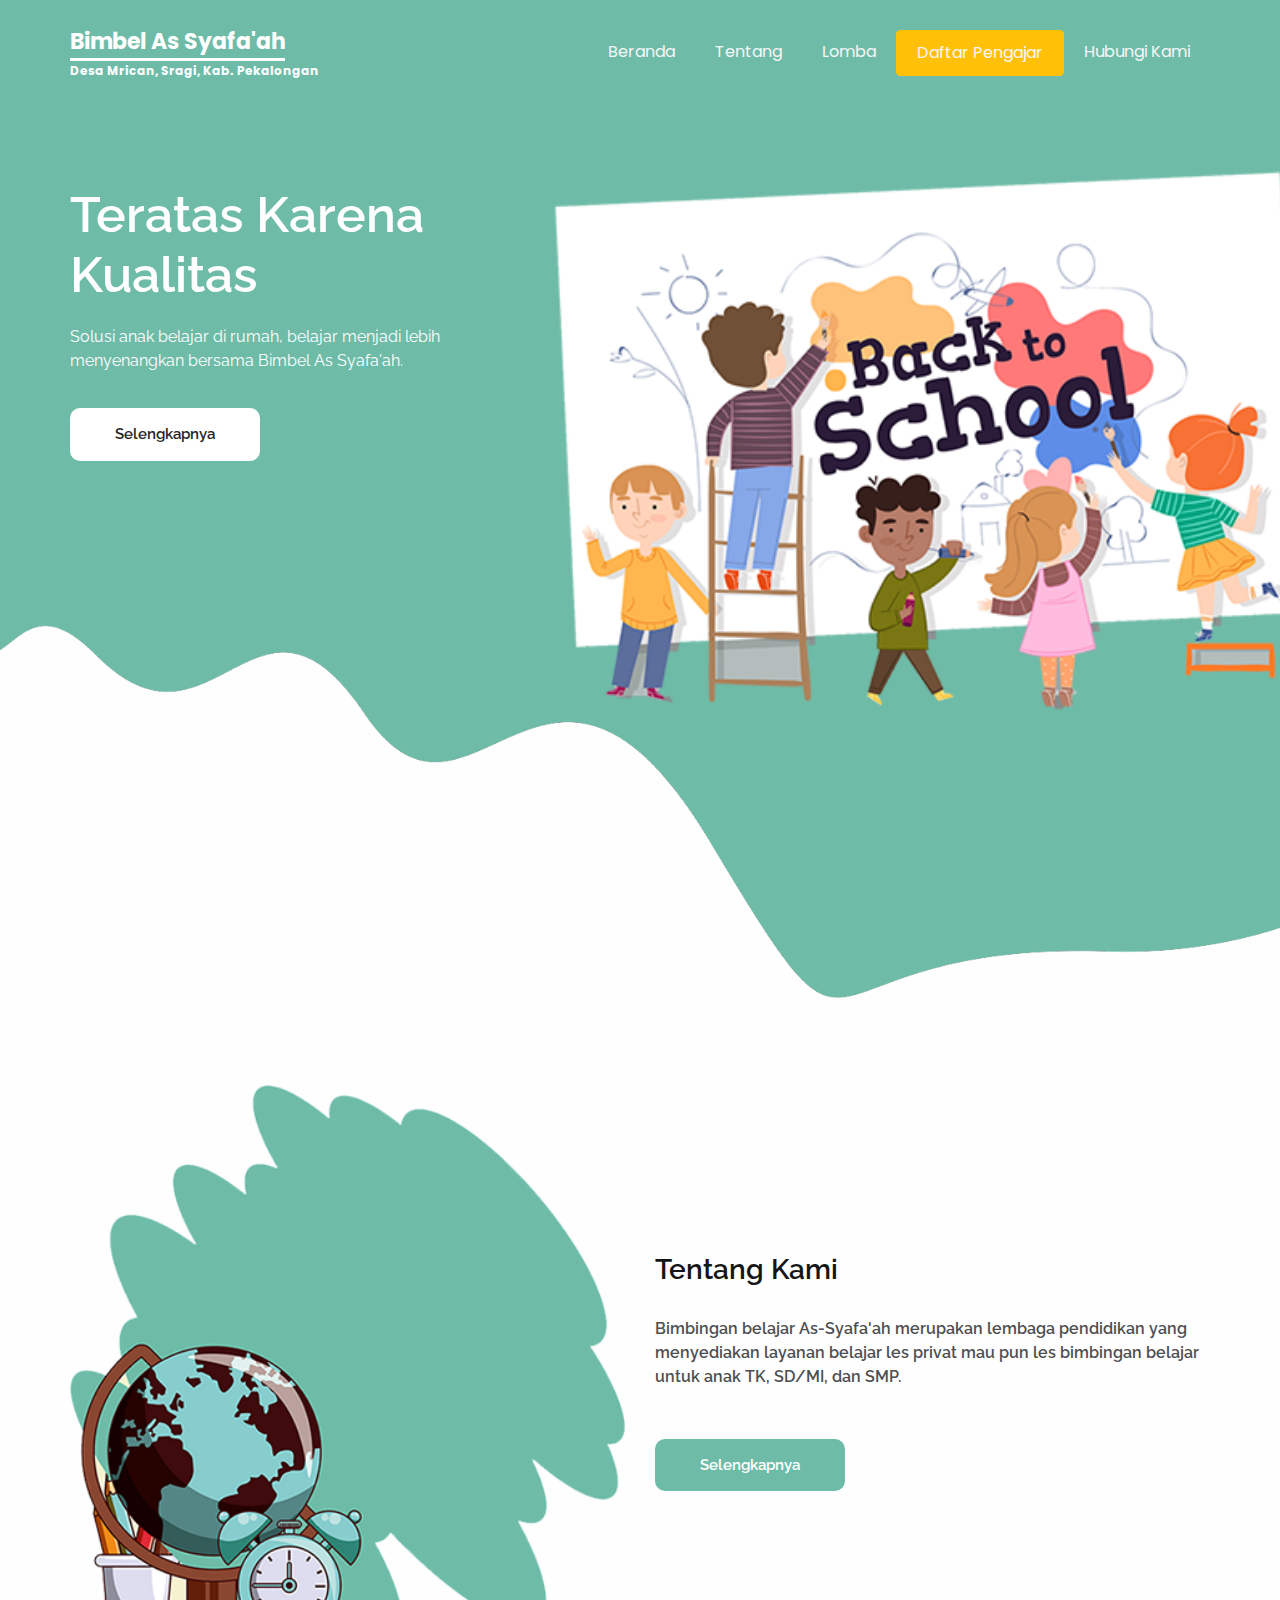
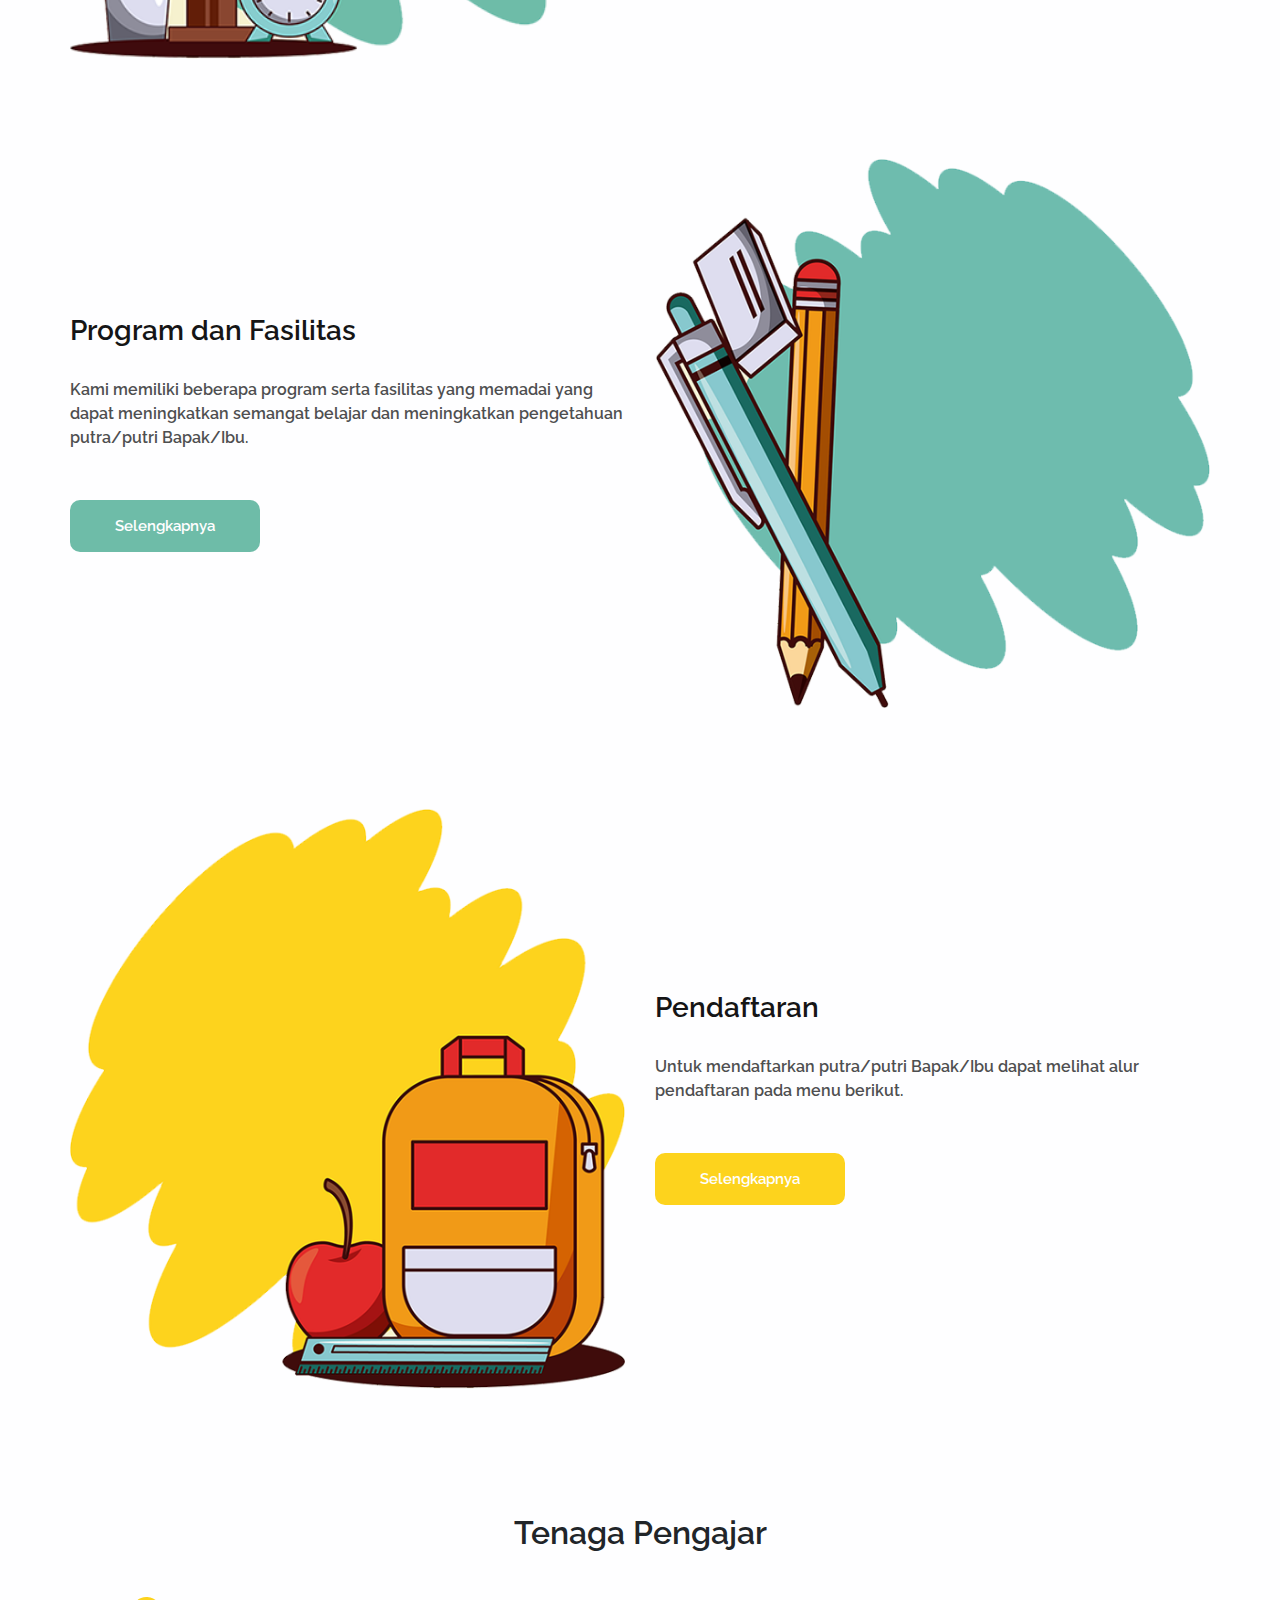
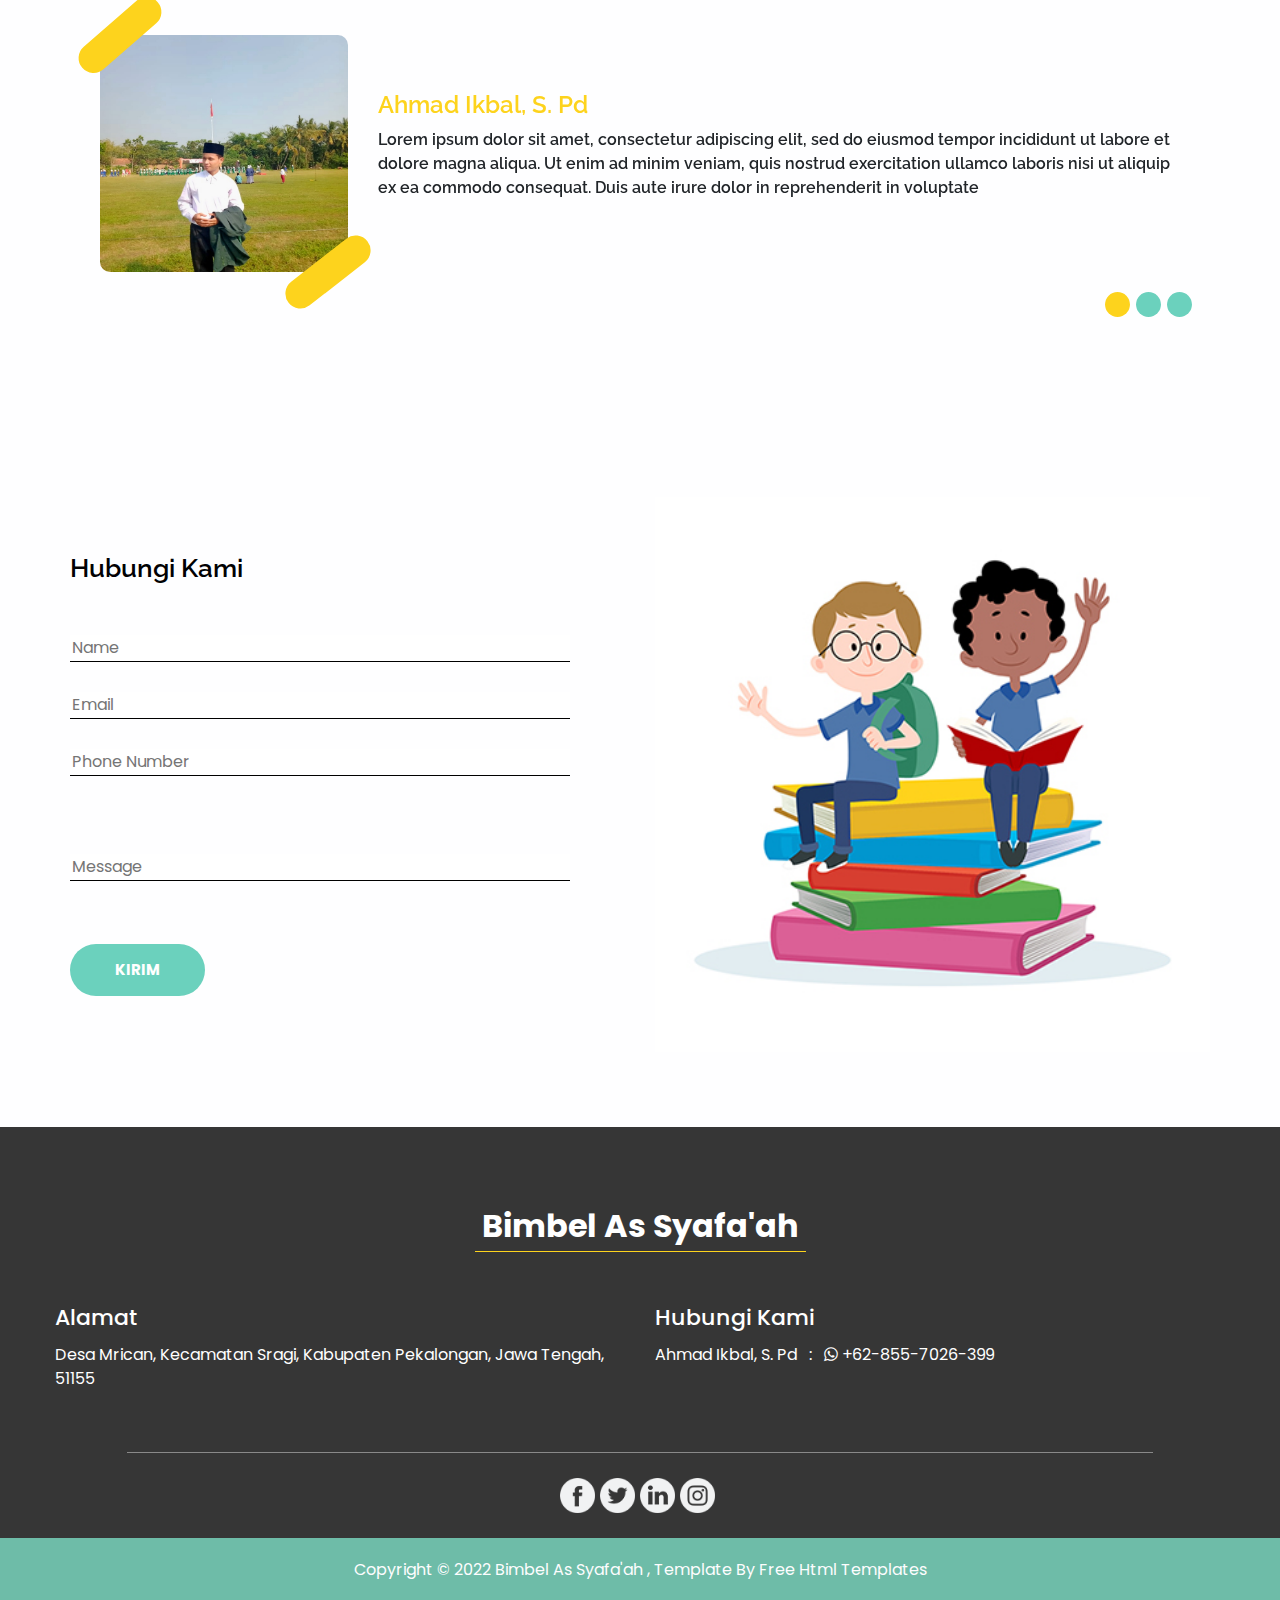
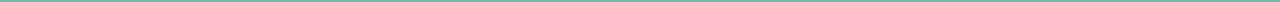
==== index.html @ e1339a73 "Update index.html" ====
<!DOCTYPE html>
<html>

<head>
  <!-- Basic -->
  <meta charset="utf-8" />
  <meta http-equiv="X-UA-Compatible" content="IE=edge" />
  <!-- Mobile Metas -->
  <meta name="viewport" content="width=device-width, initial-scale=1, shrink-to-fit=no" />
  <!-- Site Metas -->
  <meta name="keywords" content="Bimbel As Syafa'ah" />
  <meta name="description" content="Bimbingan Belajar As Syafa'ah, Teratas karena Kualitas" />
  <meta name="author" content="" />

  <title>Bimbel As Syafa'ah</title>



  <!-- bootstrap core css -->
  <link rel="stylesheet" type="text/css" href="css/bootstrap.css" />
  <!-- progress barstle -->
  <link rel="stylesheet" href="css/css-circular-prog-bar.css">
  <!-- fonts style -->
  <link href="https://fonts.googleapis.com/css?family=Poppins:400,700|Raleway:400,600&display=swap" rel="stylesheet">
  <!-- font wesome stylesheet -->
  <link rel="stylesheet" href="https://maxcdn.bootstrapcdn.com/font-awesome/4.3.0/css/font-awesome.min.css">
  <!-- Custom styles for this template -->
  <link href="css/style.css" rel="stylesheet" />
  <!-- responsive style -->
  <link href="css/responsive.css" rel="stylesheet" />




  <link rel="stylesheet" href="css/css-circular-prog-bar.css">
<style>
.pengajar {
 height : 237px;
 width : 100%;
 border-radius: 10px;
 background: #34deeb;
}

</style>

</head>

<body>
  <div class="top_container">
    <!-- header section strats -->
    <header class="header_section">
      <div class="container">
        <nav class="navbar navbar-expand-lg custom_nav-container ">
          <a class="navbar-brand" href="index.html">
            <div class="d-flex flex-column justify-content-center align-items-start">
              <span style="border-bottom: 3px solid #fff; margin-bottom: 1px;">Bimbel As Syafa'ah</span>
              <span style="font-size: 12px;">Desa Mrican, Sragi, Kab. Pekalongan</span>
            </div>
          </a>
          <button class="navbar-toggler" type="button" data-toggle="collapse" data-target="#navbarSupportedContent"
          aria-controls="navbarSupportedContent" aria-expanded="false" aria-label="Toggle navigation">
          <span class="navbar-toggler-icon"></span>
        </button>

        <div class="collapse navbar-collapse" id="navbarSupportedContent">
          <div class="d-flex ml-auto flex-column flex-lg-row align-items-center">
            <ul class="navbar-nav  ">
              <li class="nav-item active">
                <a class="nav-link" href="javascript:void(0)"> Beranda <span class="sr-only">(current)</span></a>
              </li>
              <li class="nav-item ">
                <a class="nav-link" href="about.html"> Tentang </a>
              </li>

              <li class="nav-item ">
                <a class="nav-link" href="admission.html"> Lomba </a>
              </li>

      <li class="nav-item ">
                <a class="nav-link btn btn-warning" onclick="if(confirm('Anda akan dialihkan ke halaman pendaftaran pengajar Bimbel As- Syafaah')){document.location='https://docs.google.com/forms/d/e/1FAIpQLSdELnzwyBc4PSWKv_lBbMI3qu3PjUaOruqvJbGCeCYUFqlJyg/viewform?usp=sf_link'}"> Daftar Pengajar </a>
              </li>


<!--                <li class="nav-item">
                  <a class="nav-link" href="why.html"> Why Us </a>
                </li> -->

                <li class="nav-item">
                  <a class="nav-link" href="contact.html">Hubungi Kami</a>
                </li>

              </ul>
            </div>
          </nav>
        </div>
      </header>
      <section class="hero_section ">
        <div class="hero-container container">
          <div class="hero_detail-box">
            <h1>
              Teratas Karena Kualitas
            </h1>
            <p>
              Solusi anak belajar di rumah, belajar menjadi lebih menyenangkan bersama Bimbel As Syafa'ah.
            </p>
            <div class="hero_btn-continer">
              <a href="" class="call_to-btn btn_white-border">
                Selengkapnya
              </a>
            </div>
          </div>
          <div class="hero_img-container">
            <div>
              <img src="images/hero.png" alt="" class="img-fluid">
            </div>
          </div>
        </div>
      </section>
    </div>
    <!-- end header section -->

    <div class="common_style">

      <!-- about section -->
      <section class="about_section">
        <div class="container">
          <div class="row">
            <div class="col-md-6">
              <div class="about_img-container">
                <img src="images/about.png" alt="">
              </div>
            </div>
            <div class="col-md-6">
              <div class="about_detail-box">
                <h3>
                  Tentang Kami
                </h3>
                <p>
                  Bimbingan belajar As-Syafa'ah merupakan lembaga pendidikan yang menyediakan layanan belajar les privat mau pun les bimbingan belajar untuk anak TK, SD/MI, dan SMP.
                </p>
                <div class="">
                  <a href="tentang.html" class="call_to-btn btn_white-border">
                    Selengkapnya
                  </a>
                </div>
              </div>
            </div>
          </div>
        </div>
      </section>


      <!-- end about section -->


      <!-- why section -->
      <section class="why_section">
        <div class="container">
          <div class="row">
            <div class="col-md-6">
              <div class="why_detail-box">
                <h3>
                  Program dan Fasilitas
                </h3>
                <p>
                  Kami memiliki beberapa program serta fasilitas yang memadai yang dapat meningkatkan semangat belajar dan meningkatkan pengetahuan putra/putri Bapak/Ibu. 
                </p>
                <div class="">
                  <a href="about.html#program" class="call_to-btn btn_white-border">
                    Selengkapnya
                  </a>
                </div>
              </div>
            </div>
            <div class="col-md-6">
              <div class="why_img-container">
                <img src="images/why.png" alt="">
              </div>
            </div>

          </div>
        </div>
      </section>


      <!-- end why section -->

      <!-- admission section -->
      <section class="admission_section">
        <div class="container">
          <div class="row">
            <div class="col-md-6">
              <div class="admission_img-container">
                <img src="images/admission.png" alt="">
              </div>
            </div>

            <div class="col-md-6">
              <div class="admission_detail-box">
                <h3>
                  Pendaftaran
                </h3>
                <p>
                  Untuk mendaftarkan putra/putri Bapak/Ibu dapat melihat alur pendaftaran pada menu berikut.
                </p>
                <div class="">
                  <a href="" class="call_to-btn btn_white-border">
                    Selengkapnya
                  </a>
                </div>
              </div>
            </div>
          </div>
        </div>
      </section>



      <!-- end admission section -->


      <!-- determine section -->
<!--     <section class="determine_section">
      <div class="container">
        <div class="row">
          <div class="col-md-6">
            <div class="determine_detail-box">
              <h3>
                Datermine the right for you
              </h3>
              <p>
                Lorem ipsum dolor sit amet, consectetur adipiscing elit, sed do eiusmod tempor incididunt ut labore et
                dolore magna aliqua. Ut enim ad minim veniam, quis nostrud exercitation ullamco laboris nisi ut aliquip
                ex ea commodo consequat. Duis aute irure dolor in reprehenderit in voluptate
              </p>
              <div class="">
                <a href="" class="call_to-btn btn_white-border">
                  Read More
                </a>
              </div>
            </div>
          </div>
          <div class="col-md-6">
            <div class="determine_img-container">
              <img src="images/determine.png" alt="">
            </div>
          </div>
        </div>
      </div>
    </section> -->


    <!-- end determine section -->

  </div>


  <!-- client section -->
  <section class="client_section layout_padding">
    <h2 class="">
      Tenaga Pengajar
    </h2>
    
    <div class="container">
      
      <div id="carouselExampleIndicators" class="carousel slide" data-ride="carousel">
        <ol class="carousel-indicators">
          <li data-target="#carouselExampleIndicators" data-slide-to="0" class="active"></li>
          <li data-target="#carouselExampleIndicators" data-slide-to="1"></li>
          <li data-target="#carouselExampleIndicators" data-slide-to="2"></li>
        </ol>
        <div class="carousel-inner">
          
          <div class="carousel-item active">
            <div class="row">
              <div class="col-md-3">
                <div class="client_img-box">
<div class="pengajar" style="background: url('images/pengajar/1.jpg');"></div>
</div>
              </div>
              <div class="col-md-9">
                <div class="client_detail-box">
                  <h5>
                    Ahmad Ikbal, S. Pd
                  </h5>
                  <p>
                    Lorem ipsum dolor sit amet, consectetur adipiscing elit, sed do eiusmod tempor incididunt ut labore et
                    dolore magna aliqua. Ut enim ad minim veniam, quis nostrud exercitation ullamco laboris nisi ut aliquip ex
                    ea commodo consequat. Duis aute irure dolor in reprehenderit in voluptate
                  </p>
                </div>
              </div>
            </div>
          </div>
          
          <div class="carousel-item">
            <div class="row">
              <div class="col-md-3">
                <div class="client_img-box">
<div class="pengajar" style="background: url('images/pengajar/2.jpg');"></div>
                </div>
              </div>
              <div class="col-md-9">
                <div class="client_detail-box">
                  <h5>
                    Alex Du
                  </h5>
                  <p>
                    Lorem ipsum dolor sit amet, consectetur adipiscing elit, sed do eiusmod tempor incididunt ut labore et
                    dolore magna aliqua. Ut enim ad minim veniam, quis nostrud exercitation ullamco laboris nisi ut aliquip ex
                    ea commodo consequat. Duis aute irure dolor in reprehenderit in voluptate
                  </p>
                </div>
              </div>
            </div>
          </div>
          
          <div class="carousel-item">
            <div class="row">
              <div class="col-md-3">
                <div class="client_img-box">
<div class="pengajar" style="background: url('images/pengajar/3.jpg');"></div>
                </div>
              </div>
              <div class="col-md-9">
                <div class="client_detail-box">
                  <h5>
                    Alex Du
                  </h5>
                  <p>
                    Lorem ipsum dolor sit amet, consectetur adipiscing elit, sed do eiusmod tempor incididunt ut labore et
                    dolore magna aliqua. Ut enim ad minim veniam, quis nostrud exercitation ullamco laboris nisi ut aliquip ex
                    ea commodo consequat. Duis aute irure dolor in reprehenderit in voluptate
                  </p>
                </div>
              </div>
            </div>
          </div>
          
          <div class="carousel-item">
            <div class="row">
              <div class="col-md-3">
                <div class="client_img-box">
<div class="pengajar" style="background: url('images/pengajar/4.jpg');"></div>
                </div>
              </div>
              <div class="col-md-9">
                <div class="client_detail-box">
                  <h5>
                    Alex Du
                  </h5>
                  <p>
                    Lorem ipsum dolor sit amet, consectetur adipiscing elit, sed do eiusmod tempor incididunt ut labore et
                    dolore magna aliqua. Ut enim ad minim veniam, quis nostrud exercitation ullamco laboris nisi ut aliquip ex
                    ea commodo consequat. Duis aute irure dolor in reprehenderit in voluptate
                  </p>
                </div>
              </div>
            </div>
          </div>
          
          <div class="carousel-item">
            <div class="row">
              <div class="col-md-3">
                <div class="client_img-box">
<div class="pengajar" style="background: url('images/pengajar/5.jpg');"></div>
                </div>
              </div>
              <div class="col-md-9">
                <div class="client_detail-box">
                  <h5>
                    Alex Du
                  </h5>
                  <p>
                    Lorem ipsum dolor sit amet, consectetur adipiscing elit, sed do eiusmod tempor incididunt ut labore et
                    dolore magna aliqua. Ut enim ad minim veniam, quis nostrud exercitation ullamco laboris nisi ut aliquip ex
                    ea commodo consequat. Duis aute irure dolor in reprehenderit in voluptate
                  </p>
                </div>
              </div>
            </div>
          </div>
          
          <div class="carousel-item">
            <div class="row">
              <div class="col-md-3">
                <div class="client_img-box">
<div class="pengajar" style="background: url('images/pengajar/6.jpg');"></div>
                </div>
              </div>
              <div class="col-md-9">
                <div class="client_detail-box">
                  <h5>
                    Alex Du
                  </h5>
                  <p>
                    Lorem ipsum dolor sit amet, consectetur adipiscing elit, sed do eiusmod tempor incididunt ut labore et
                    dolore magna aliqua. Ut enim ad minim veniam, quis nostrud exercitation ullamco laboris nisi ut aliquip ex
                    ea commodo consequat. Duis aute irure dolor in reprehenderit in voluptate
                  </p>
                </div>
              </div>
            </div>
          </div>
          
          <div class="carousel-item">
            <div class="row">
              <div class="col-md-3">
                <div class="client_img-box">
<div class="pengajar" style="background: url('images/pengajar/7.jpg');"></div>
                </div>
              </div>
              <div class="col-md-9">
                <div class="client_detail-box">
                  <h5>
                    Alex Du
                  </h5>
                  <p>
                    Lorem ipsum dolor sit amet, consectetur adipiscing elit, sed do eiusmod tempor incididunt ut labore et
                    dolore magna aliqua. Ut enim ad minim veniam, quis nostrud exercitation ullamco laboris nisi ut aliquip ex
                    ea commodo consequat. Duis aute irure dolor in reprehenderit in voluptate
                  </p>
                </div>
              </div>
            </div>
          </div>
          
          <div class="carousel-item">
            <div class="row">
              <div class="col-md-3">
                <div class="client_img-box">
<div class="pengajar" style="background: url('images/pengajar/8.jpg');"></div>
                </div>
              </div>
              <div class="col-md-9">
                <div class="client_detail-box">
                  <h5>
                    Alex Du
                  </h5>
                  <p>
                    Lorem ipsum dolor sit amet, consectetur adipiscing elit, sed do eiusmod tempor incididunt ut labore et
                    dolore magna aliqua. Ut enim ad minim veniam, quis nostrud exercitation ullamco laboris nisi ut aliquip ex
                    ea commodo consequat. Duis aute irure dolor in reprehenderit in voluptate
                  </p>
                </div>
              </div>
            </div>
          </div>
          
          <div class="carousel-item">
            <div class="row">
              <div class="col-md-3">
                <div class="client_img-box">
<div class="pengajar" style="background: url('images/pengajar/9.jpg');"></div>
                </div>
              </div>
              <div class="col-md-9">
                <div class="client_detail-box">
                  <h5>
                    Alex Du
                  </h5>
                  <p>
                    Lorem ipsum dolor sit amet, consectetur adipiscing elit, sed do eiusmod tempor incididunt ut labore et
                    dolore magna aliqua. Ut enim ad minim veniam, quis nostrud exercitation ullamco laboris nisi ut aliquip ex
                    ea commodo consequat. Duis aute irure dolor in reprehenderit in voluptate
                  </p>
                </div>
              </div>
            </div>
          </div>
          
          <div class="carousel-item">
            <div class="row">
              <div class="col-md-3">
                <div class="client_img-box">
<div class="pengajar" style="background: url('images/pengajar/10.jpg');"></div>
                </div>
              </div>
              <div class="col-md-9">
                <div class="client_detail-box">
                  <h5>
                    Alex Du
                  </h5>
                  <p>
                    Lorem ipsum dolor sit amet, consectetur adipiscing elit, sed do eiusmod tempor incididunt ut labore et
                    dolore magna aliqua. Ut enim ad minim veniam, quis nostrud exercitation ullamco laboris nisi ut aliquip ex
                    ea commodo consequat. Duis aute irure dolor in reprehenderit in voluptate
                  </p>
                </div>
              </div>
            </div>
          </div>
          
          <div class="carousel-item">
            <div class="row">
              <div class="col-md-3">
                <div class="client_img-box">
<div class="pengajar" style="background: url('images/pengajar/11.jpg');"></div>
                </div>
              </div>
              <div class="col-md-9">
                <div class="client_detail-box">
                  <h5>
                    Alex Du
                  </h5>
                  <p>
                    Lorem ipsum dolor sit amet, consectetur adipiscing elit, sed do eiusmod tempor incididunt ut labore et
                    dolore magna aliqua. Ut enim ad minim veniam, quis nostrud exercitation ullamco laboris nisi ut aliquip ex
                    ea commodo consequat. Duis aute irure dolor in reprehenderit in voluptate
                  </p>
                </div>
              </div>
            </div>
          </div>
          
          
        </div>
      </div>

    </div>
  </section>


  <!-- end client section -->


  <!-- contact section -->

  <section id="hubungi" class="contact_section ">

    <div class="container">

      <div class="row">
        <div class="col-md-6">
          <div class="d-flex justify-content-center d-md-block">
            <h2>
              Hubungi Kami
            </h2>
          </div>
          <form action="">
            <div class="contact_form-container">
              <div>
                <div>
                  <input id="nama" type="text" placeholder="Name">
                </div>
                <div>
                  <input type="email" placeholder="Email">
                </div>
                <div>
                  <input type="text" placeholder="Phone Number">
                </div>
                <div class="mt-5">
                  <input id="pesan" required type="text" placeholder="Message">
                </div>
                <div id="kirim" class="mt-5">
                  <a id="link" href="#"><button type="button">
                    Kirim
                  </button></a>
                </div>
              </div>

            </div>

          </form>
        </div>
        <div class="col-md-6">
          <div class="contact_img-box">
            <img src="images/students.jpg" alt="">
          </div>
        </div>
      </div>
    </div>
  </section>
  <!-- end contact section -->

  <!--info section -->
  <section class="info_section layout_padding-top">
    <div class="info_logo-box">
      <h2>
        Bimbel As Syafa'ah
      </h2>
    </div>
    <div class="container layout_padding2">
      <div class="row">
        <div class="col-md-6">
          <h5>
            Alamat                                                                             
          </h5>
          <p>
            Desa Mrican, Kecamatan Sragi, Kabupaten Pekalongan, Jawa Tengah, 51155 
          </p>
        </div>
<!--         <div class="col-md-3">
          <h5>
            Useful Link 
          </h5>
          <ul>
            <li>
              <a href="">
                Video games
              </a>
            </li>
            <li>
             <a href="">
              Remote control
            </a>
          </li>
          <li>
            <a href="">
              3d controller
            </a>
          </li>
        </ul>
      </div>
    -->      
    <div class="col-md-6">
      <h5>
        Hubungi Kami
      </h5>
      <p>
        Ahmad Ikbal, S. Pd &nbsp; : &nbsp; <i class="fa fa-whatsapp"></i> +62-855-7026-399  
      </p>
    </div>
<!--       <div class="col-md-3">

        <div class="subscribe_container">
          <h5>
            Newsletter
          </h5>
          <div class="form_container">
            <form action="">
              <input type="email" placeholder="Enter your email">
              <button type="submit">
                Subscribe
              </button>
            </form>
          </div>
        </div>

      </div> -->
    </div>
  </div>
  <div class="container">
    <div class="social_container">

      <div class="social-box">
        <a href="">
          <img src="images/fb.png" alt="">
        </a>

        <a href="">
          <img src="images/twitter.png" alt="">
        </a>
        <a href="">
          <img src="images/linkedin.png" alt="">
        </a>
        <a href="">
          <img src="images/instagram.png" alt="">
        </a>
      </div>
    </div>
  </div>
</section>

<!-- footer section -->
<section class="container-fluid footer_section">
  <p>
    Copyright &copy; 2022 Bimbel As Syafa'ah , Template By
    <a href="https://html.design/">Free Html Templates</a>
  </p>
</section>
<!-- footer section -->

<script type="text/javascript" src="js/jquery-3.4.1.min.js"></script>
<script type="text/javascript" src="js/bootstrap.js"></script>

<script type="text/javascript">
let pengajar = document.getElementsByClassName('pengajar');

for(let x = 0; x < pengajar.length; x++){
  pengajar[x].style.backgroundRepeat= "no-repeat";
 pengajar[x].style.backgroundPosition= "center center";
 pengajar[x].style.backgroundSize= "100% 125%";
 //console.log(pengajar[x].getAttribute('style'));
}



  let pesan = document.getElementById('pesan');
  let kirim = document.getElementById('kirim');
  let number = "628557026399";
  let url = "https://api.whatsapp.com/send/?phone=" + number;
  let a = document.getElementById('link');
  let temp = "Assalamu 'alaikum, saya ";
let nama = document.getElementById('nama');
let nm = "";
let text = "";
nama.addEventListener('change', (e)=>{
 nm = "*" + e.target.value + "*, ";

});

  pesan.addEventListener('input',(e)=>{
    if(nm == ""){
      alert('Masukan nama Anda dahulu');
      nama.click();
    }
    text = e.target.value;
    //temp = temp.replace(/\s+/g,'%20');
    let link = url + "&text=" + temp + nm + text;
    link = encodeURI(link);
    a.href = link;
  });

  a.addEventListener('click', (e)=> {
 if(nm == ""){
  alert('Mohon isikan nama Anda');
  pesan.value = "";
  nama.focus();
}
});
</script>


</body>

</html>
---- css/style.css ----
body {
  font-family: 'Raleway', sans-serif;
  background-color: #fefeff;
}

.layout_padding {
  padding: 75px 0;
}



.layout_padding2 {
  padding: 45px 0;
}

.layout_padding2-top {
  padding-top: 45px;
}

.layout_padding-top {
  padding-top: 75px;
}

.layout_padding-bottom {
  padding-bottom: 75px;
}

.call_to-btn {
  display: inline-block;
  padding: 15px 45px;
  border-radius: 10px;
  font-size: 15px;
  background-color: #ffffff;
  color: #262627;
  font-weight: 600;
  transition: all 0.3s ease 0s;
}

.hero_section .call_to-btn {}

.call_to-btn img {
  width: 18px;
  margin-left: 10px;
}

.btn_on-hover {
  transition: all 0.3s ease 0s;
}

.call_to-btn:hover,
.btn_on-hover:hover {
  -webkit-box-shadow: 0px 5px 10px -5px rgba(0, 0, 0, 0.7);
  -moz-box-shadow: 0px 5px 10px -5px rgba(0, 0, 0, 0.7);
  box-shadow: 0px 5px 10px -5px rgba(0, 0, 0, 0.7);
  transform: translateY(-7px);
}

.main-heading {
  color: #082465;
  font-weight: bold;
  text-align: center;
}

/*header section*/

.header_section {
  padding-top: 10px;
  font-family: 'Poppins', sans-serif;

}

nav.navbar.navbar-expand-lg {

  padding: 10px 0;
}

.custom_nav-container.navbar-expand-lg .navbar-nav .nav-link {
  padding: 10px 20px;
  color: #f7f6f7;
  text-align: center;
}


a,
a:hover,
a:focus {
  text-decoration: none;
}

a:hover,
a:focus {
  color: initial;
}

.btn,
.btn:focus {
  outline: none !important;
  box-shadow: none;
}

.top_container {
  position: relative;
}



.top_container::before {
  content: "";
  position: absolute;
  width: 100%;
  height: 100%;
  background: url(../images/hero-bg-edit.png);
  background-size: 100% 100%;
  background-position: right bottom;
  background-repeat: no-repeat;
  z-index: -1;
}

.sub_page .top_container::before {
  background-color: #fdd31d;
  background-image: none;
}

/*.top_container::after {
  content: "";
  position: absolute;
  width: 75px;
  height: 75px;
  bottom: 20%;
  left: 6%;
  background-color: #fdd31d;
}*/


.sub_page .top_container::after {
  display: none;
}


.navbar-brand img {
  width: 25px;
  margin-right: 7px;
}


.custom_nav-container .nav_search-btn {
  background-image: url(../images/search-icon.png);
  background-size: 22px;
  background-repeat: no-repeat;
  background-position-y: 7px;
  width: 35px;
  height: 35px;
  padding: 0;
  border: none;
}

.navbar-brand {
  display: flex;
  align-items: center;
}

.navbar-brand span {
  font-size: 22px;
  font-weight: 700;
  color: #fefefe;
}

.custom_nav-container {
  z-index: 99999;
  padding: 15px 0;
}

.custom_nav-container .navbar-toggler {
  outline: none;
}

.custom_nav-container .navbar-toggler .navbar-toggler-icon {
  background-image: url(../images/menu.png);
  background-size: 40px;
}

/*end header section*/

/* hero section */
.hero-container {
  display: flex;
  padding-top: 90px;
  padding-bottom: 325px;
}

.hero_detail-box {
  width: 40%;
}

.hero_img-container {
  width: 68%;
  margin-right: -8%;
  margin-top: -5%;
}

.hero_img-container img {
  width: 100%;
}

.hero_detail-box {
  color: #fefeff;
}

.hero_detail-box h1 {
  font-size: 50px;
  color: #fefeff;
  font-weight: 600;
  width: 90%;
}


.hero_detail-box p {
  margin-top: 20px;
  margin-bottom: 35px;
}


/* end hero section */

/* common style for some sections */
.common_style>section {
  padding: 50px 0;
}

.common_style .row {
  align-items: center;
}

.common_style h3 {
  font-weight: 600;
  color: #151516;
}

.common_style p {
  font-weight: 600;
  color: #4e4f50;
  margin: 30px 0 50px 0;
}

.common_style img {
  width: 100%;
}


/* end common style */

/* about section */
.section {
  text-align: right;
}

.about_section a {
  background-color: #6ebca8;
  color: #fefeff;
}

/* end about section */

/* admission section */


.admission_section a {
  background-color: #fdd31d;
  color: #fefeff;
}

/* end admission section */

/* why section */

.why_section {
  text-align: left;
}

.why_section a {
  background-color: #6ebca8;
  color: #fefeff;
}

/* end why section */

/* determine section */


.determine_section a {
  background-color: #fdd31d;
  color: #fefeff;
}


/* end determine section */

/* client section */
.client_section h2,
.client_section h5,
.client_section p {
  font-weight: 600;
}

.client_section h2 {
  text-align: center;
}


.client_section h5 {
  font-size: 24px;
  color: #fdd31d;
}

.client_section .row {
  align-items: center;
  padding: 75px 0;
  margin: 0 15px;
}

.client_section img {
  width: 100%;
}

.client_img-box::before,
.client_img-box::after {
  content: "";
  position: absolute;
  width: 100px;
  height: 30px;
  border-radius: 20px;
  background-color: #fdd31d;
}

.client_img-box::before {
  top: -15px;
  transform: rotate(139deg);
  left: -15px;
  animation: beforeanimate 1s;
  animation-delay: .1s;
}

.client_img-box::after {
  bottom: -15px;
  transform: rotate(142deg);
  right: -15px;
  animation: afteranimate 1s;
  animation-delay: .1s;
}


@keyframes beforeanimate {
  0% {
    top: 43%;
    transform: rotate(142deg);
    left: 31%;

  }

  100% {
    top: -15px;
    transform: rotate(139deg);
    left: -15px;
  }
}

@keyframes afteranimate {
  0% {
    bottom: 46%;
    transform: rotate(142deg);
    right: 35%;
  }

  100% {
    bottom: -15px;
    transform: rotate(142deg);
    right: -15px;
  }
}

.client_section .carousel-indicators {
  margin: 0;
  justify-content: flex-end;
  padding-right: 15px;
  bottom: 20px;
}

.client_section .carousel-indicators li {
  width: 25px;
  height: 25px;
  background-color: #6bd1bd;
  border-radius: 100%;
  opacity: 1;
}

.client_section .carousel-indicators li.active {
  background-color: #fdd31d;
}

/* end client section */

/* contact section */

.contact_section {
  padding: 75px 45px;
  font-family: 'Poppins', sans-serif;
}

.contact_section .row {
  align-items: center;
}

.contact_section input {
  border: none;
  outline: none;
  border-bottom: 1px solid #000;
  width: 90%;
  margin: 15px 0;
}



.contact_form-container button {
  border: none;
  background-color: #6bd1bd;
  color: #fff;
  font-size: 15px;
  padding: 15px 45px;
  border-radius: 30px;
  text-transform: uppercase;
  font-weight: bold;
}

.contact_img-box {

  display: flex;
  align-items: center;

}

.contact_img-box img {
  width: 100%;
}

.contact_section h2 {
  font-size: 26px;
  color: #010103;
  font-weight: 600;
  font-family: 'Raleway', sans-serif;
  margin-bottom: 35px;
}


/* end contact section */


/* info section */
.info_section {
  background-color: #363636;
  color: #ffffff;
  font-family: 'Poppins', sans-serif;
}

.info_logo-box {
  display: flex;
  justify-content: center;
}

.info_logo-box h2 {
  font-weight: bold;
  padding: 5px 7px;
  border-bottom: 1.5px solid #fdd31d;
}

.info_section ul {
  padding: 0;
}

.info_section ul li {
  list-style-type: none;
  margin: 3px 0;
}

.info_section ul li a {
  color: #ffffff;
}

.info_section ul li a:hover {
  color: #fdd31d;
}

.info_section h5 {
  margin-bottom: 12px;
  font-size: 22px;
}



.info_section .form_container input {
  width: 225px;
  height: 40px;
  padding: 10px;
}

.info_section .form_container input::placeholder {
  color: #ccc8c8;
}

.info_section .form_container button {
  background-color: #fdd31d;
  border: none;
  outline: none;
  color: #fff;
  padding: 8px 30px;
  margin-top: 15px;
  font-size: 15px;
  text-transform: uppercase;
}

.social_container {
  width: 90%;
  margin: 0 auto;
  border-top: 1px solid #898989;
  padding: 25px 0;
}

.info_section .social-box {
  margin: 0 auto;
  width: 400px;
  display: flex;
  justify-content: center;
}

.info_section .social-box img {
  width: 35px;
  margin-right: 5px;
}

/* end info section */

/* footer section*/

.footer_section {
  background-color: #6ebca8;
  padding: 20px 15px;
  font-family: 'Poppins', sans-serif;

}

.footer_section p {
  color: #fdfdfe;
  margin: 0;
  text-align: center;
}

.footer_section a {
  color: #fdfdfe;
}



/* end footer section*/
---- css/responsive.css ----
@media (max-width: 1120px) {}

@media (max-width: 992px) {


    .hero-container {
        flex-direction: column;
    }

    .hero_detail-box {
        width: 100%;
        margin-bottom: 45px;
    }

    .hero_img-container {
        width: 100%;
    }

    .hero-container.container {
        padding-top: 45px;
    }

    .custom_nav-container.navbar-expand-lg .navbar-nav .nav-link {
        color: #fff;
    }


}


@media (max-width: 768px) {

    .hero_detail-box {
        text-align: center;
    }

    .hero_detail-box h1 {
        width: 100%;
    }

    .top_container::after {
        display: none;
    }

    .top_container::before {
        background-size: cover;
    }

    .info_section .col-md-3 {
        padding: 20px 25px;
        text-align: center;
    }

    .common_style img {
        width: 100%;
        margin: 20px auto;
    }

}

@media (max-width: 576px) {
    
    .hero-container {
        padding-bottom: 100px;
    }

    .client_img-box::before,
    .client_img-box::after {
        content: "";
        position: absolute;
        width: 75px;
        height: 20px;
        border-radius: 20px;
        background-color: #fdd31d;
    }

    .client_img-box::before {
        top: 0;
        transform: rotate(132deg);
        left: -15px;
        animation: beforeanimate 1s;
        animation-delay: .1s;
    }

    .client_img-box::after {
        bottom: 0px;
        transform: rotate(135deg);
        right: -15px;
        animation: afteranimate 1s;
        animation-delay: .1s;
    }


    @keyframes beforeanimate {
        0% {
            top: 43%;
            transform: rotate(142deg);
            left: 31%;

        }

        100% {
            top: 0px;
            transform: rotate(132deg);
            left: -15px;
        }
    }

    @keyframes afteranimate {
        0% {
            bottom: 46%;
            transform: rotate(142deg);
            right: 35%;
        }

        100% {
            bottom: 0px;
            transform: rotate(135deg);
            right: -15px;
        }
    }

    .contact_section {
        padding: 0px 15px 0 15px;
    }

    .sub_page .contact_section {
        padding: 45px 15px;
    }

    .contact_section input {
        width: 100%;
    }

    .info_section .social-box {
        width: auto;
    }
}



@media (max-width: 480px) {}

@media (max-width: 400px) {}

@media (max-width: 360px) {}

@media (min-width: 1200px) {
    .container {
        max-width: 1170px;
    }

}
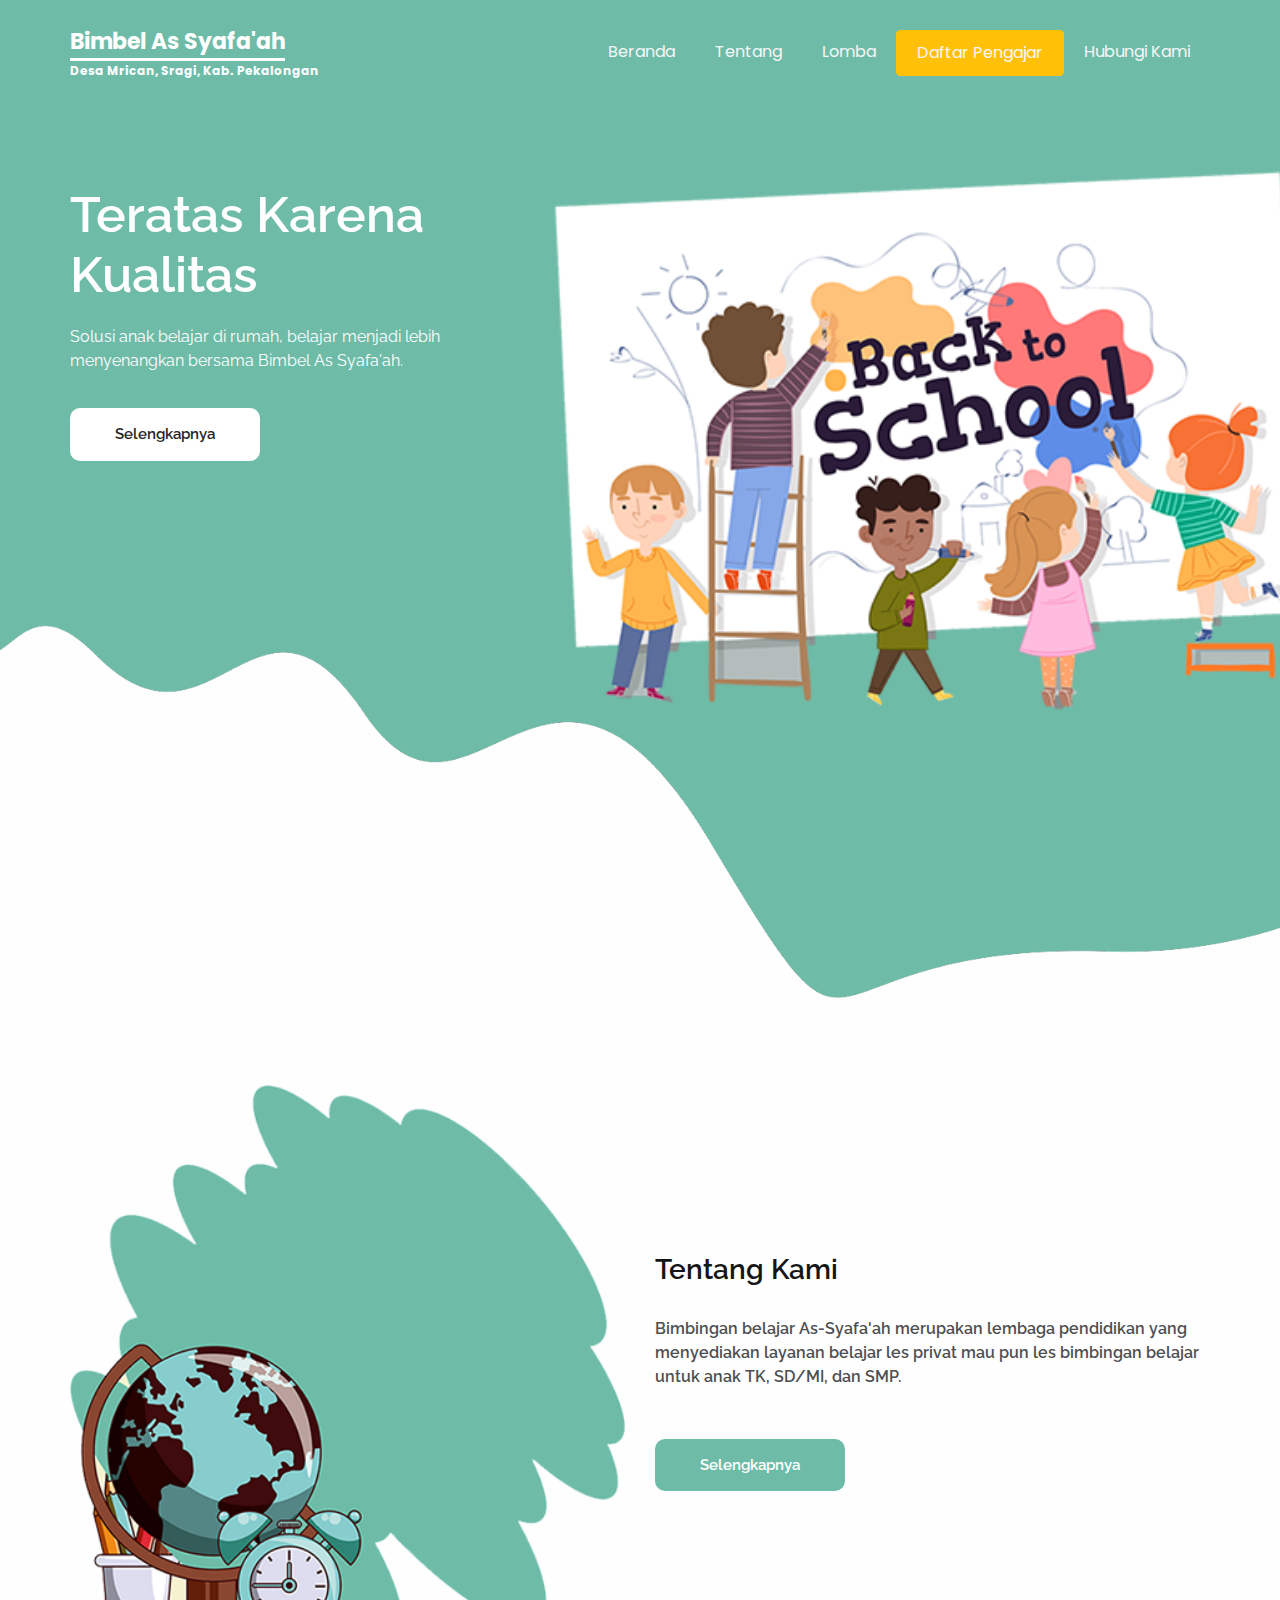
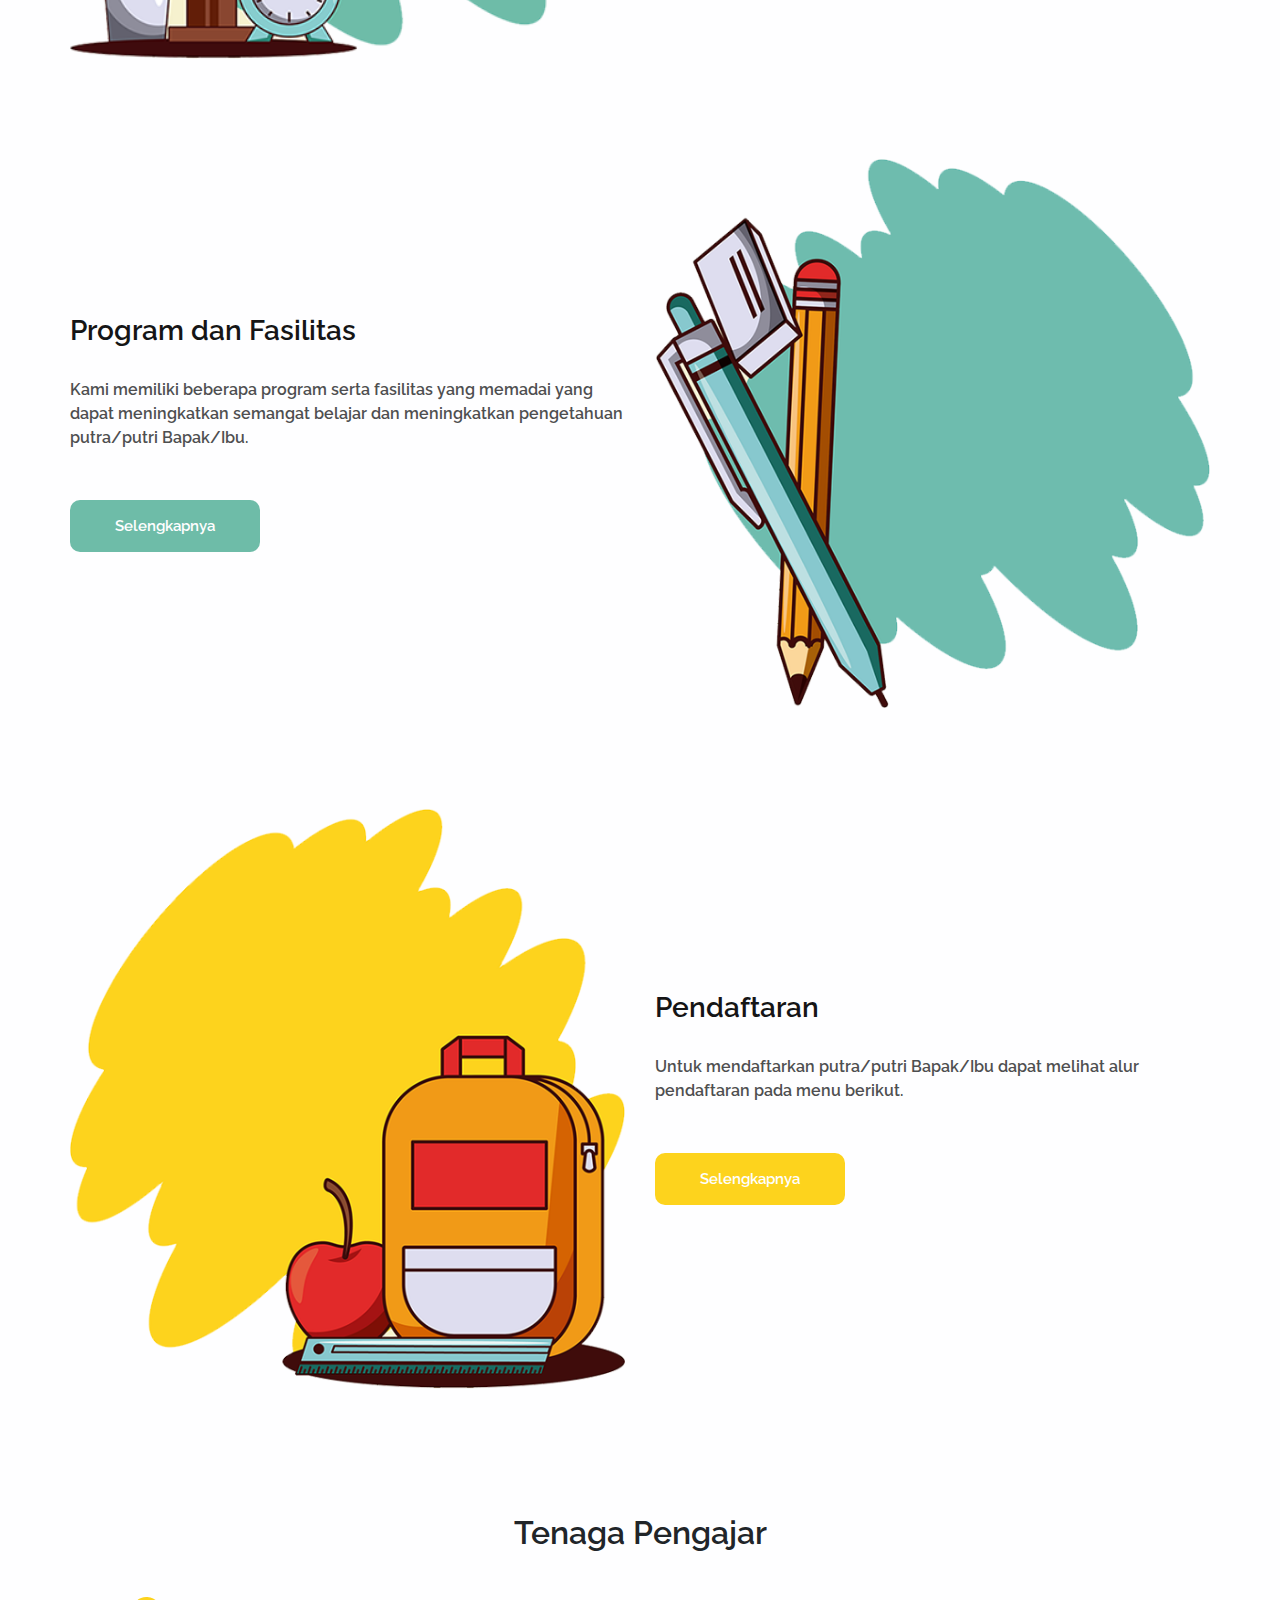
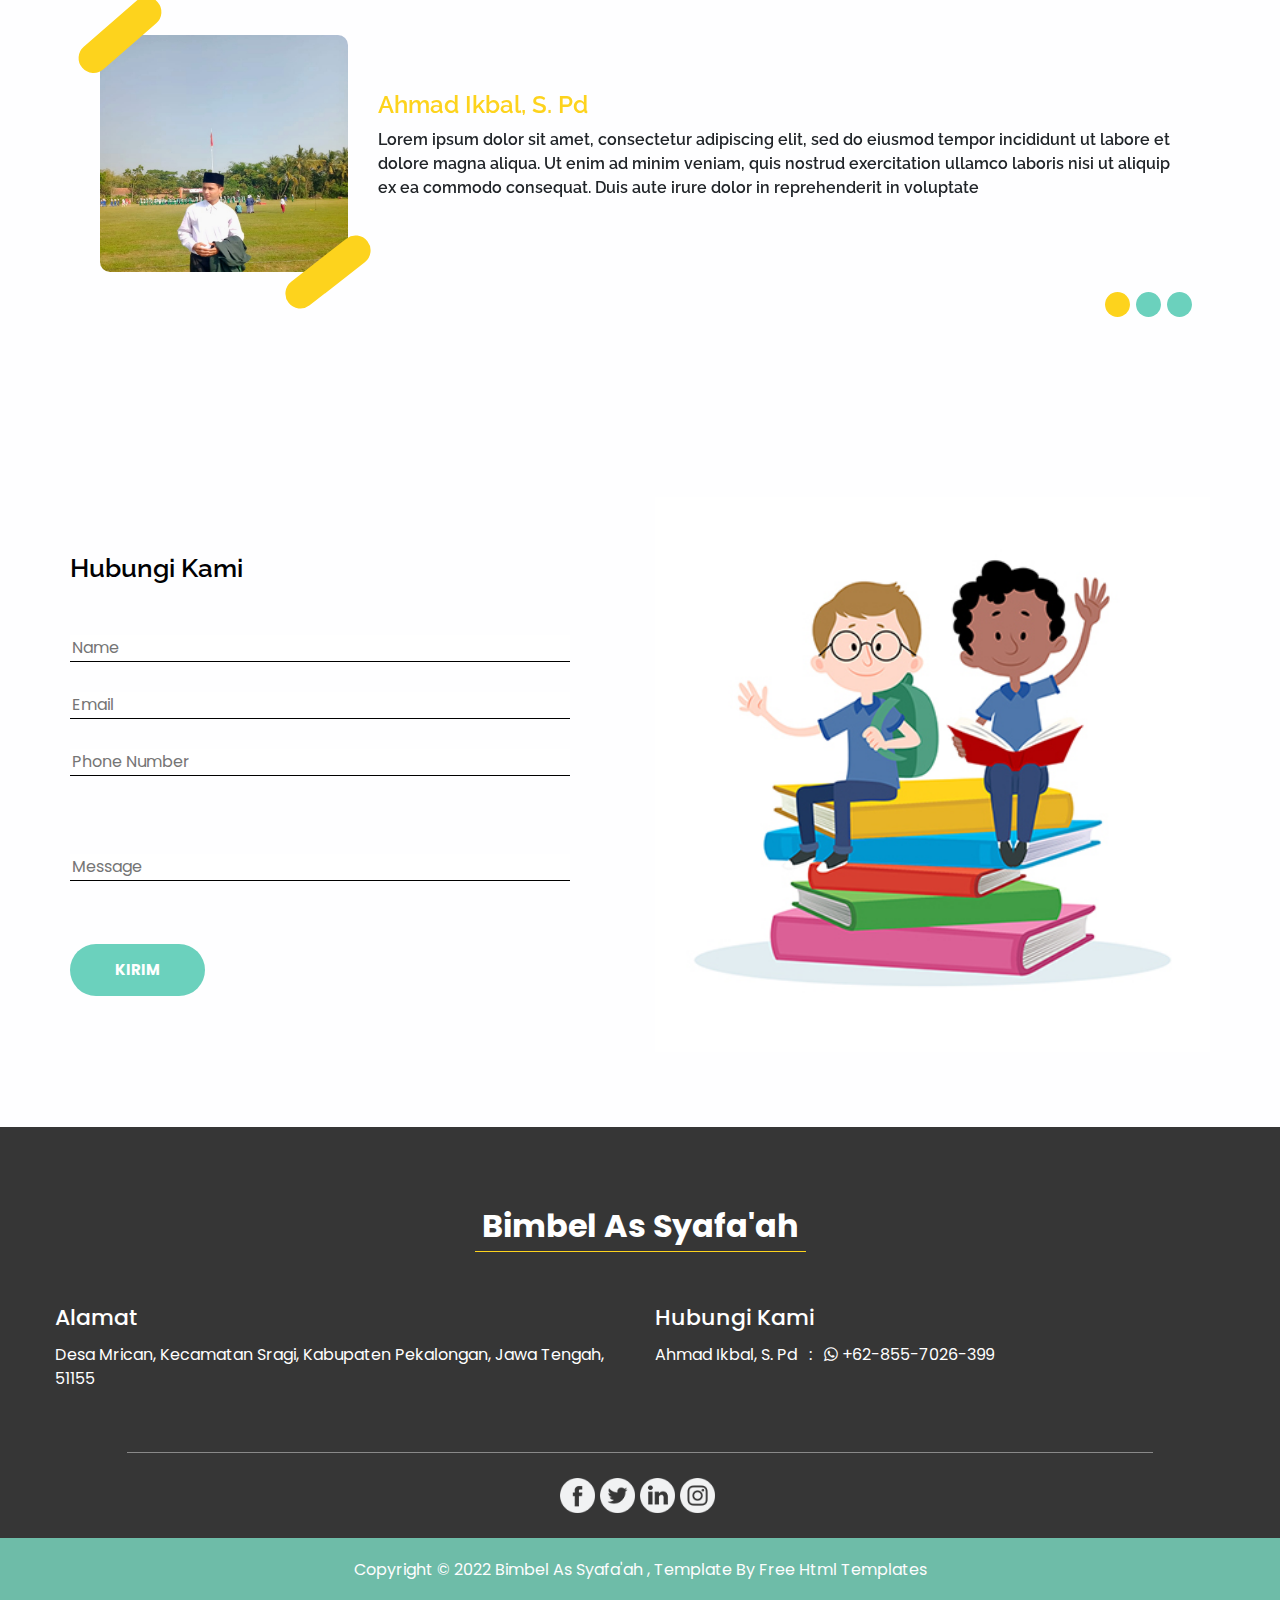
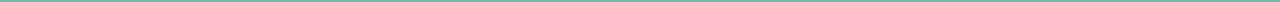
==== commit be8cd3cc: "Update index.html" ====
--- a/index.html
+++ b/index.html
@@ -679,7 +679,7 @@
 
 for(let x = 0; x < pengajar.length; x++){
   pengajar[x].style.backgroundRepeat= "no-repeat";
- pengajar[x].style.backgroundPosition= "center center";
+ pengajar[x].style.backgroundPosition= "50% 0%";
  pengajar[x].style.backgroundSize= "100% 125%";
  //console.log(pengajar[x].getAttribute('style'));
 }
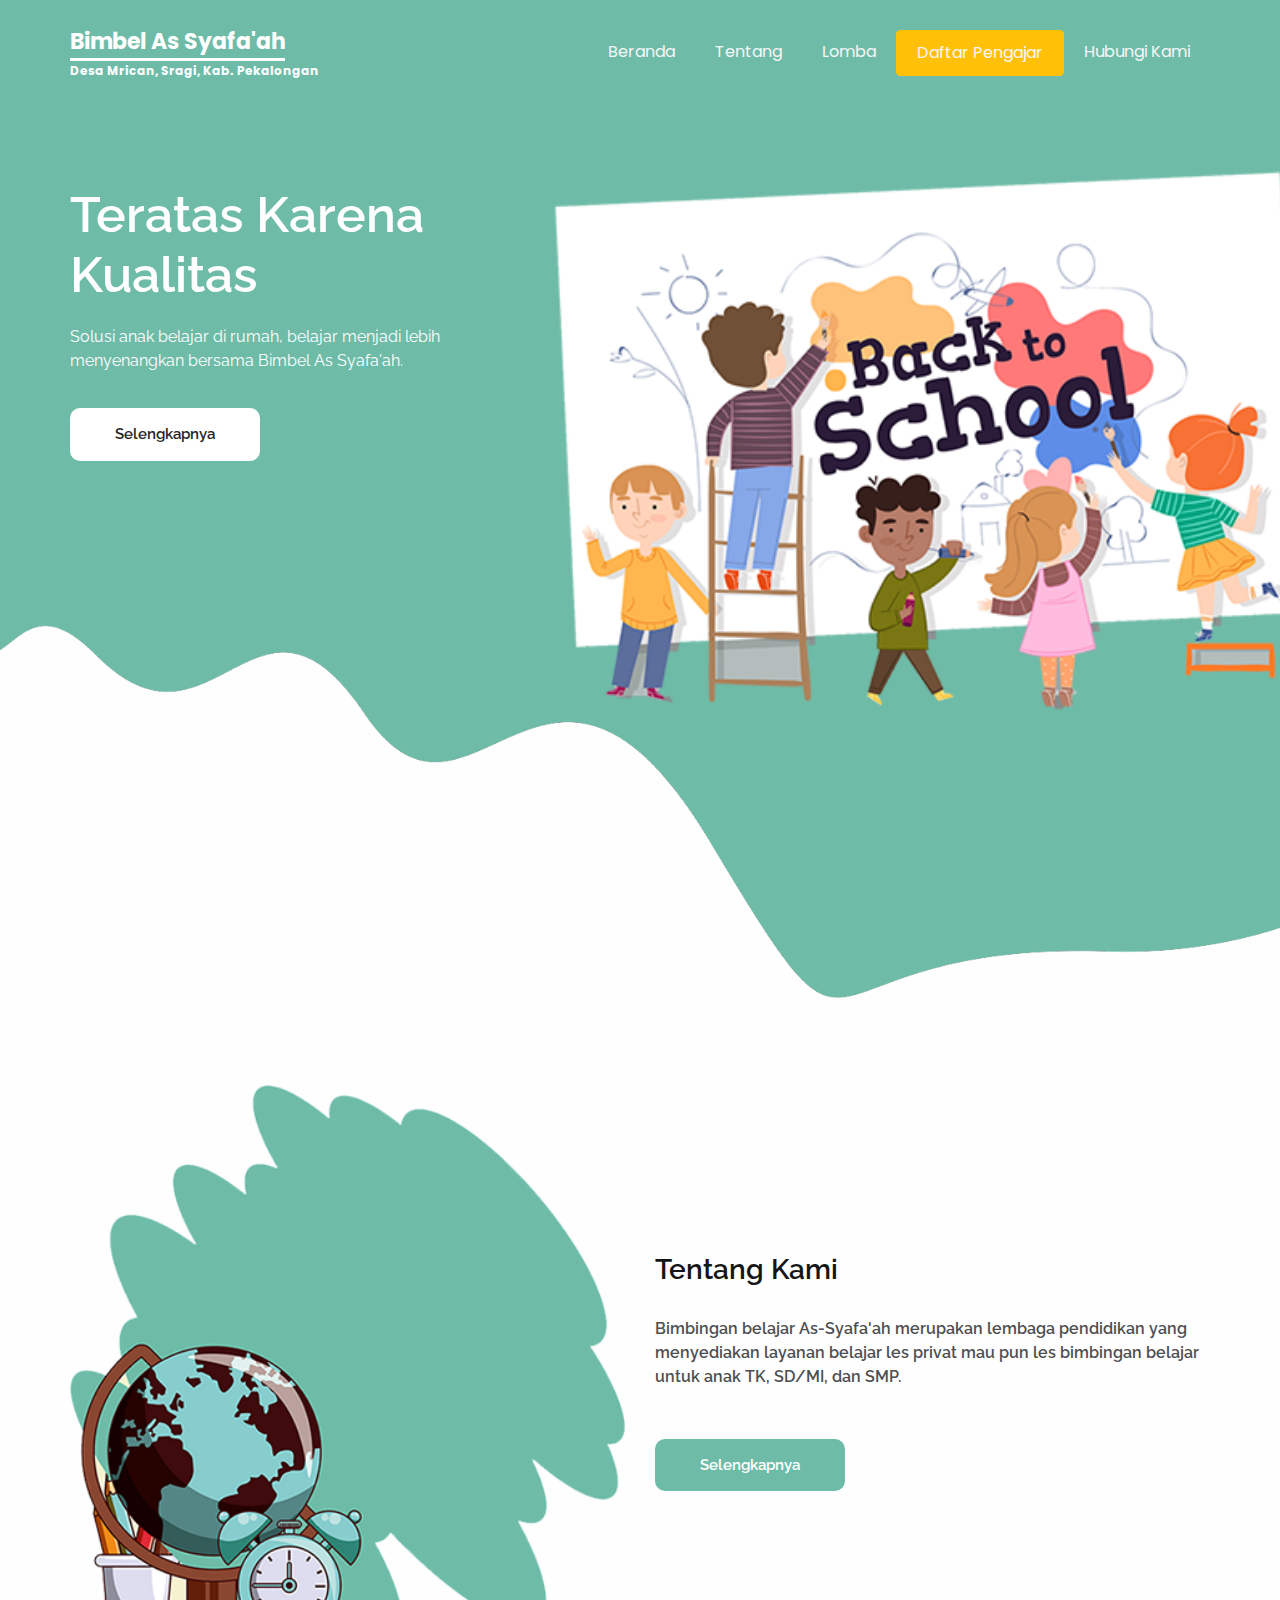
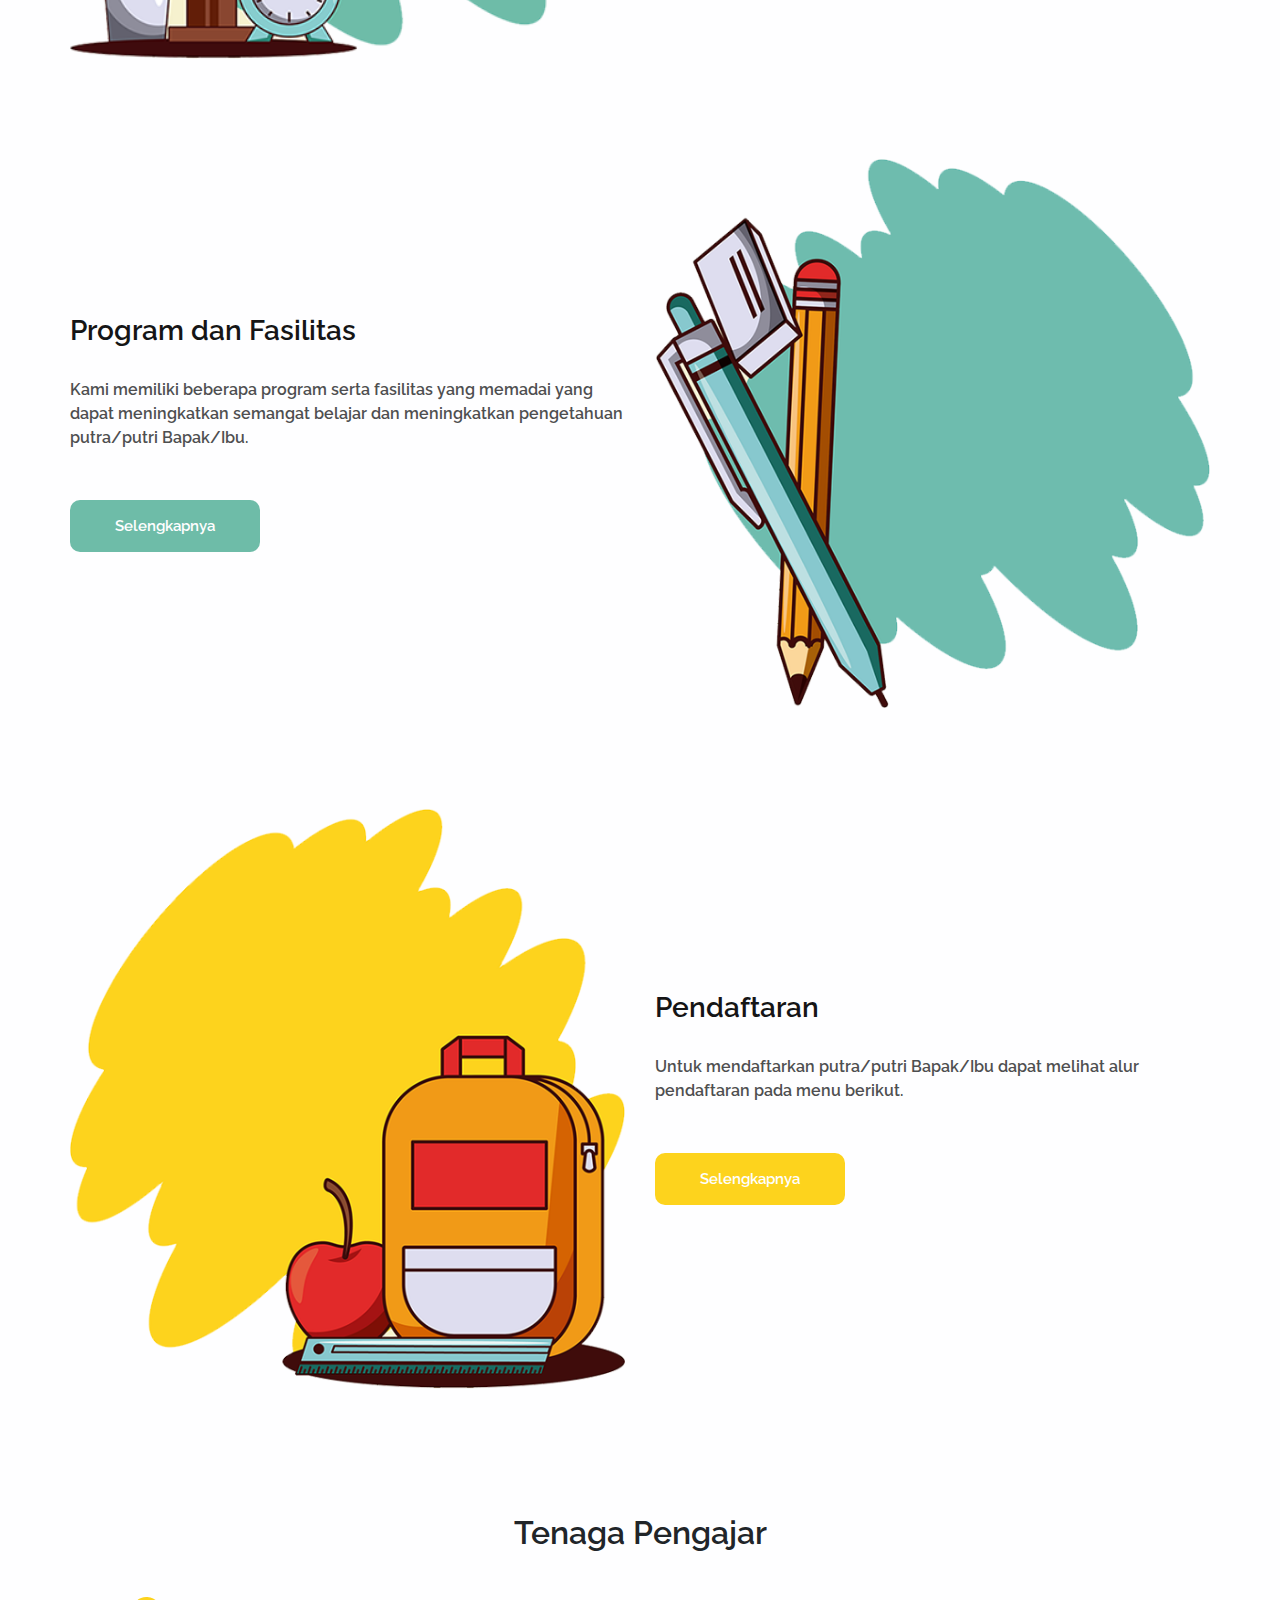
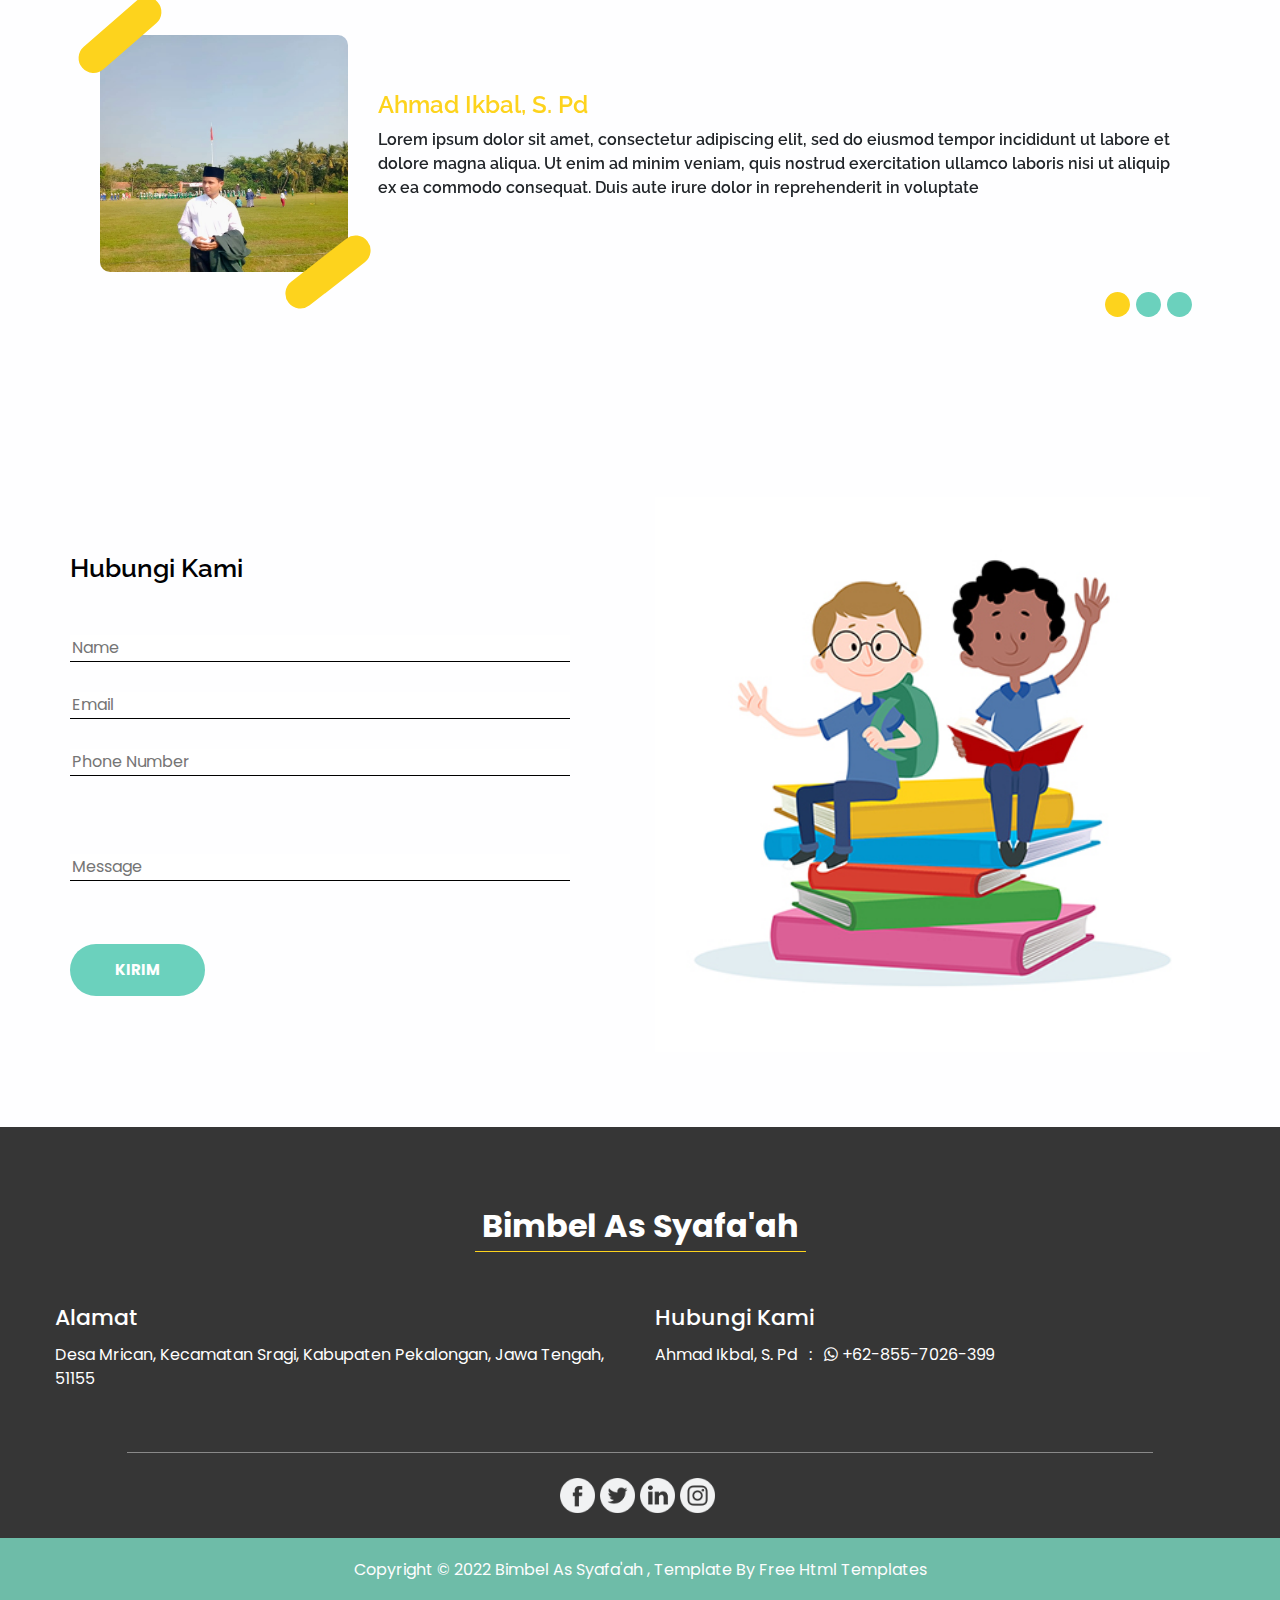
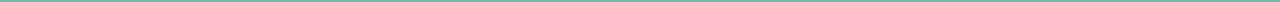
==== commit 2a794fc7: "Update index.html" ====
--- a/index.html
+++ b/index.html
@@ -679,7 +679,7 @@
 
 for(let x = 0; x < pengajar.length; x++){
   pengajar[x].style.backgroundRepeat= "no-repeat";
- pengajar[x].style.backgroundPosition= "50% 0%";
+ pengajar[x].style.backgroundPosition= "50% 10%";
  pengajar[x].style.backgroundSize= "100% 125%";
  //console.log(pengajar[x].getAttribute('style'));
 }
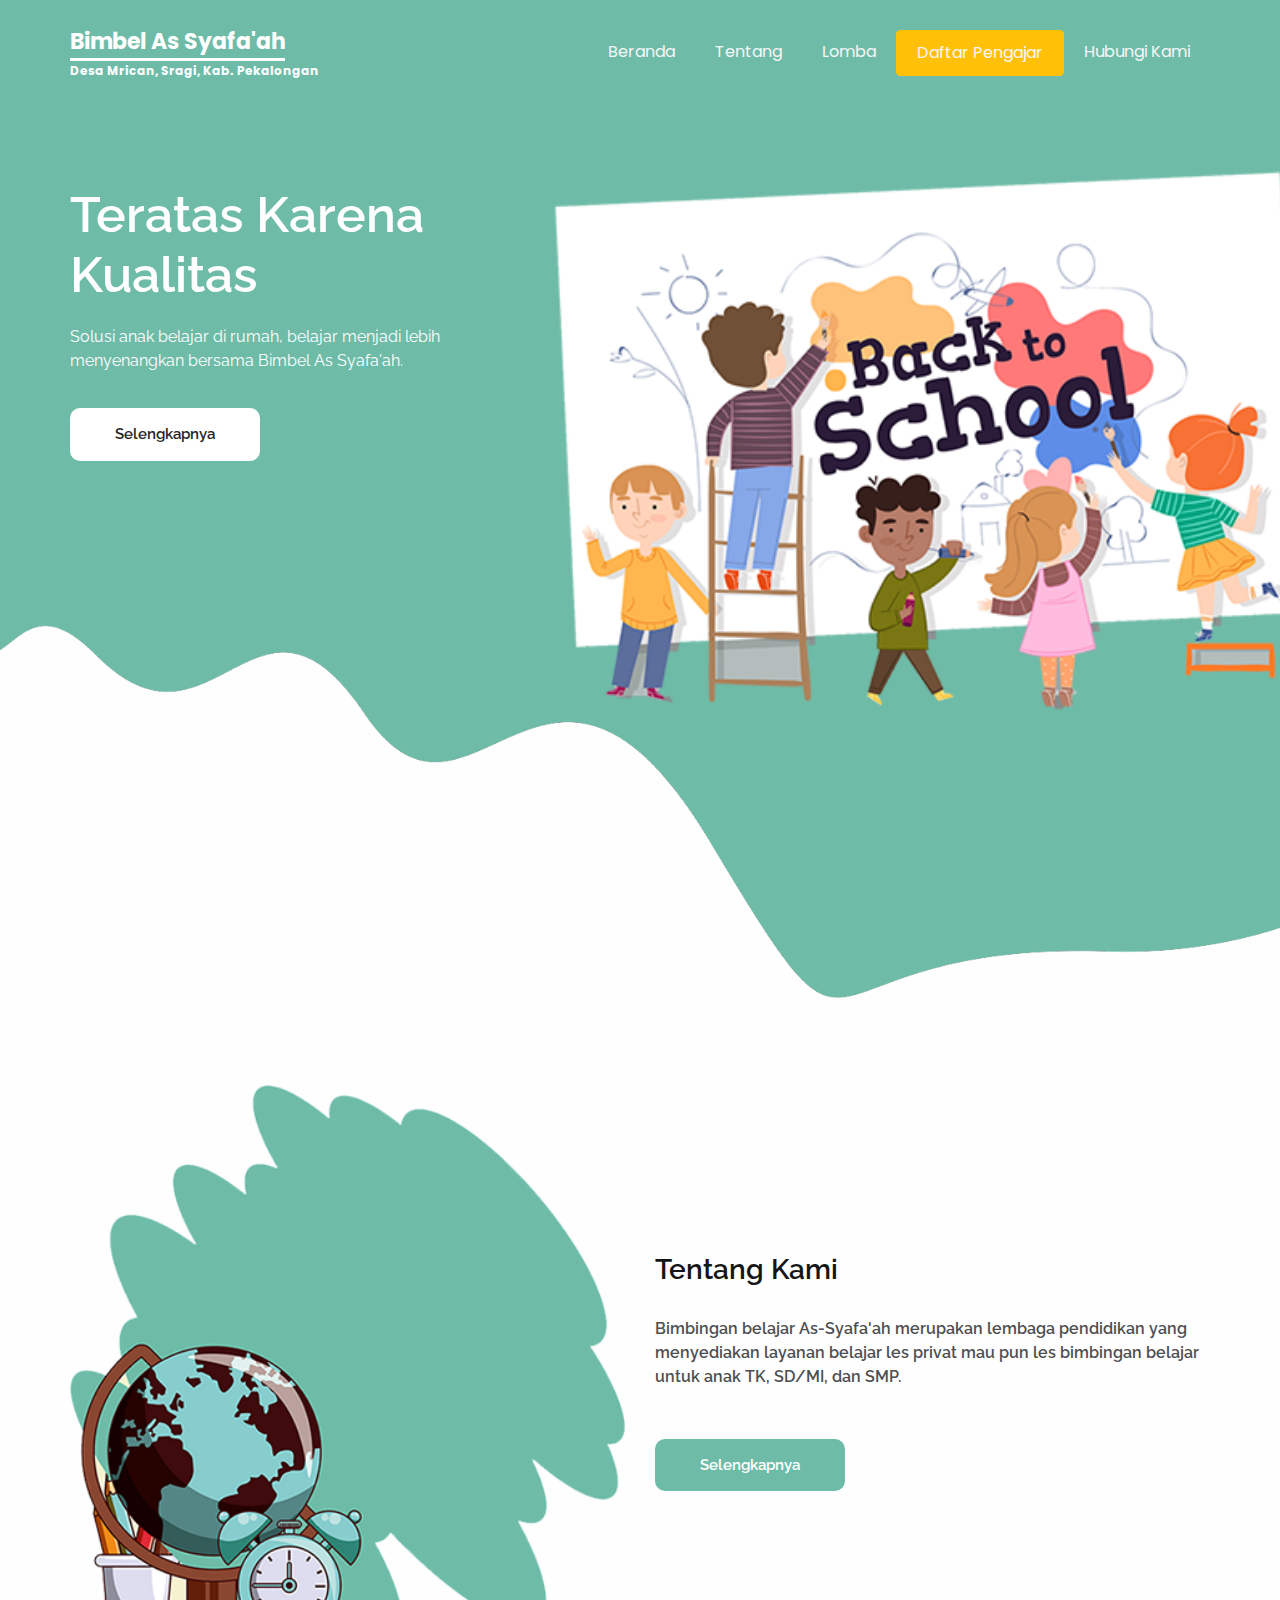
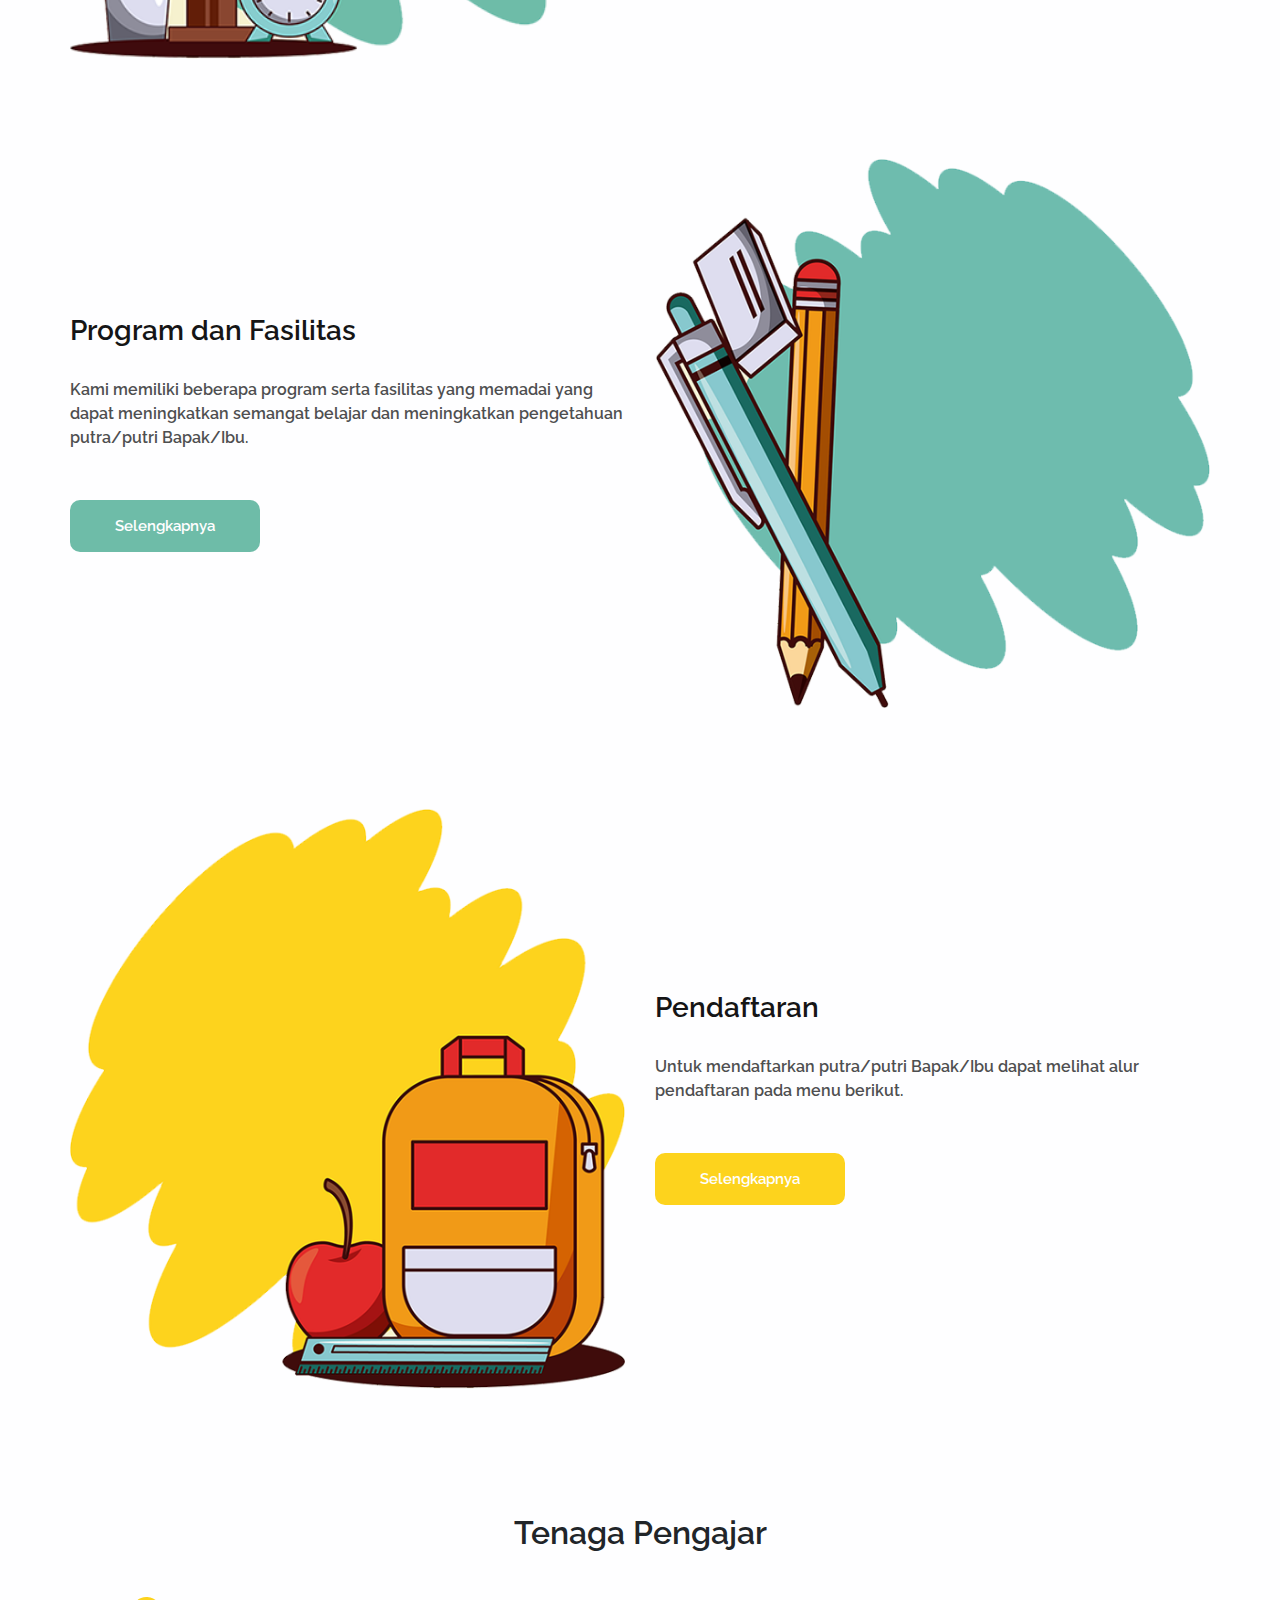
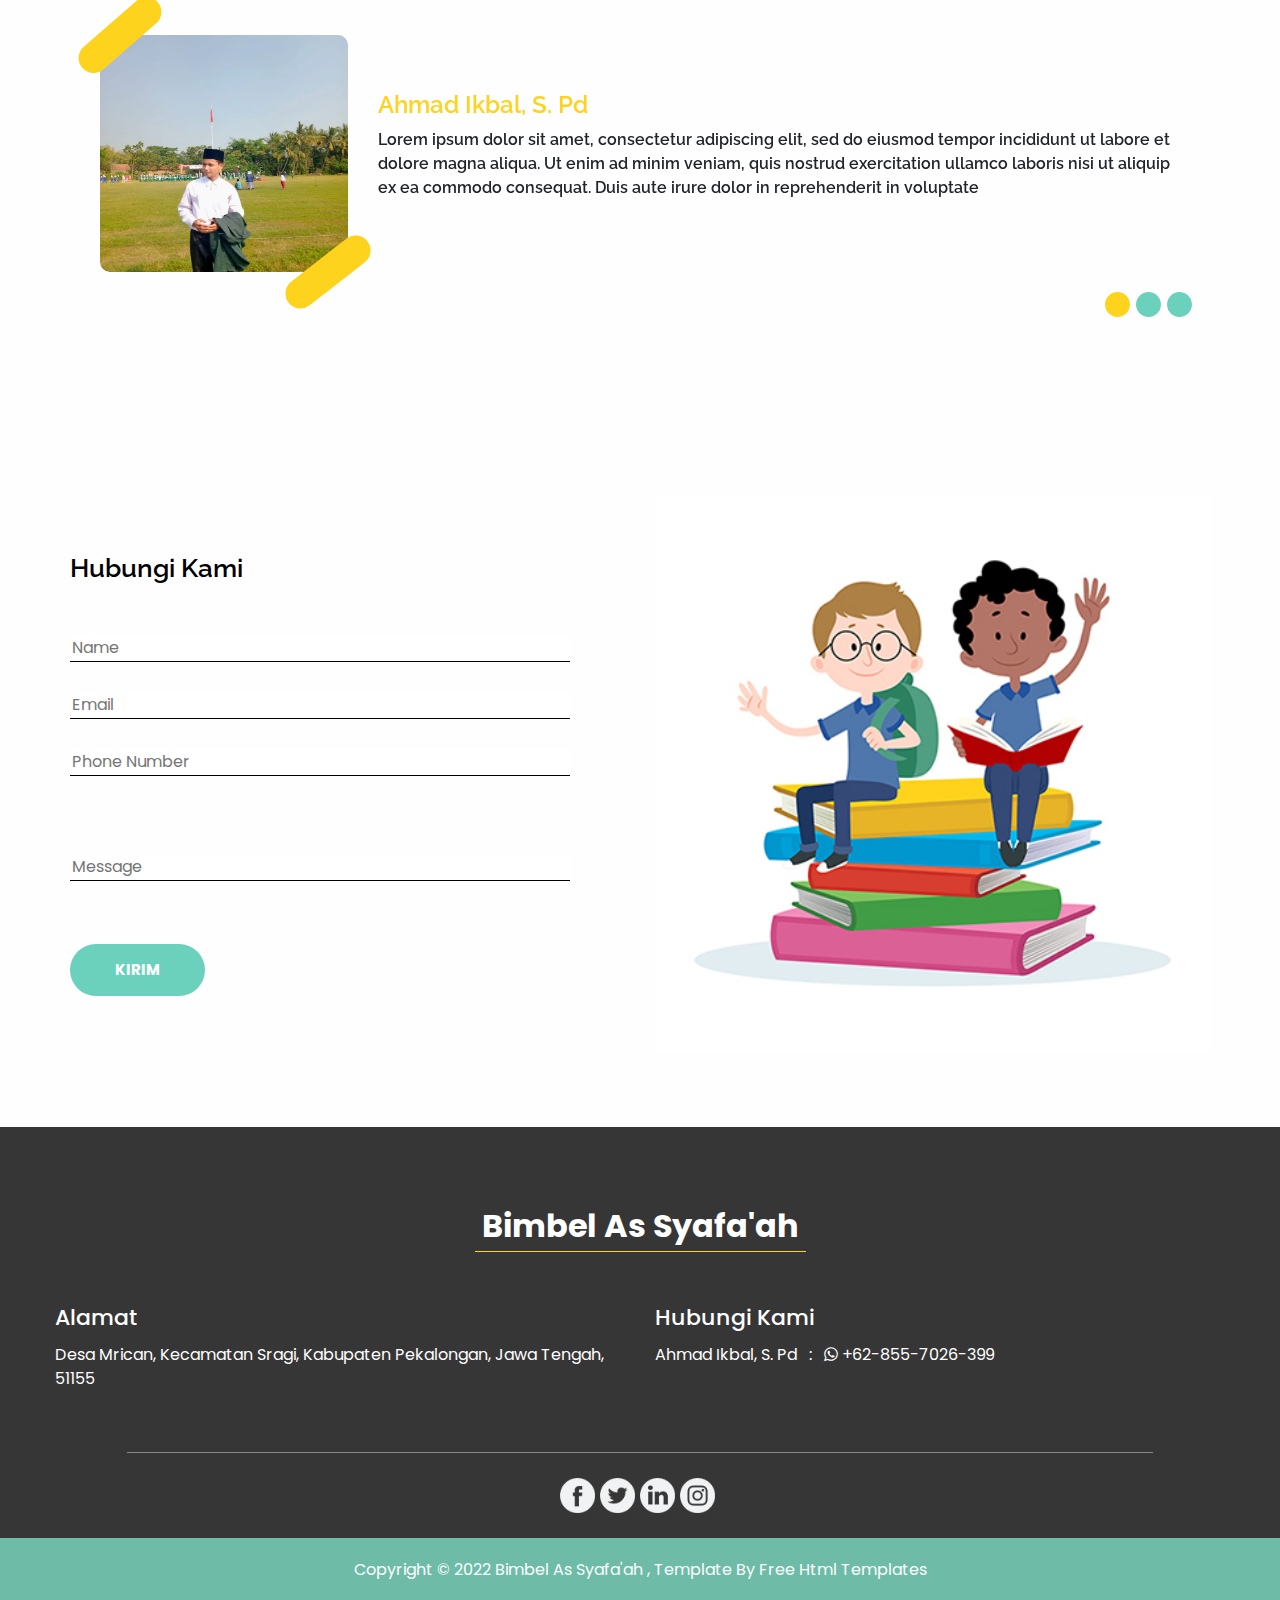
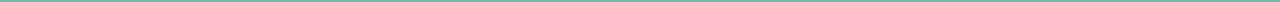
==== commit cd94bd51: "Update index.html" ====
--- a/index.html
+++ b/index.html
@@ -679,7 +679,7 @@
 
 for(let x = 0; x < pengajar.length; x++){
   pengajar[x].style.backgroundRepeat= "no-repeat";
- pengajar[x].style.backgroundPosition= "50% 10%";
+ pengajar[x].style.backgroundPosition= "50% 40%";
  pengajar[x].style.backgroundSize= "100% 125%";
  //console.log(pengajar[x].getAttribute('style'));
 }
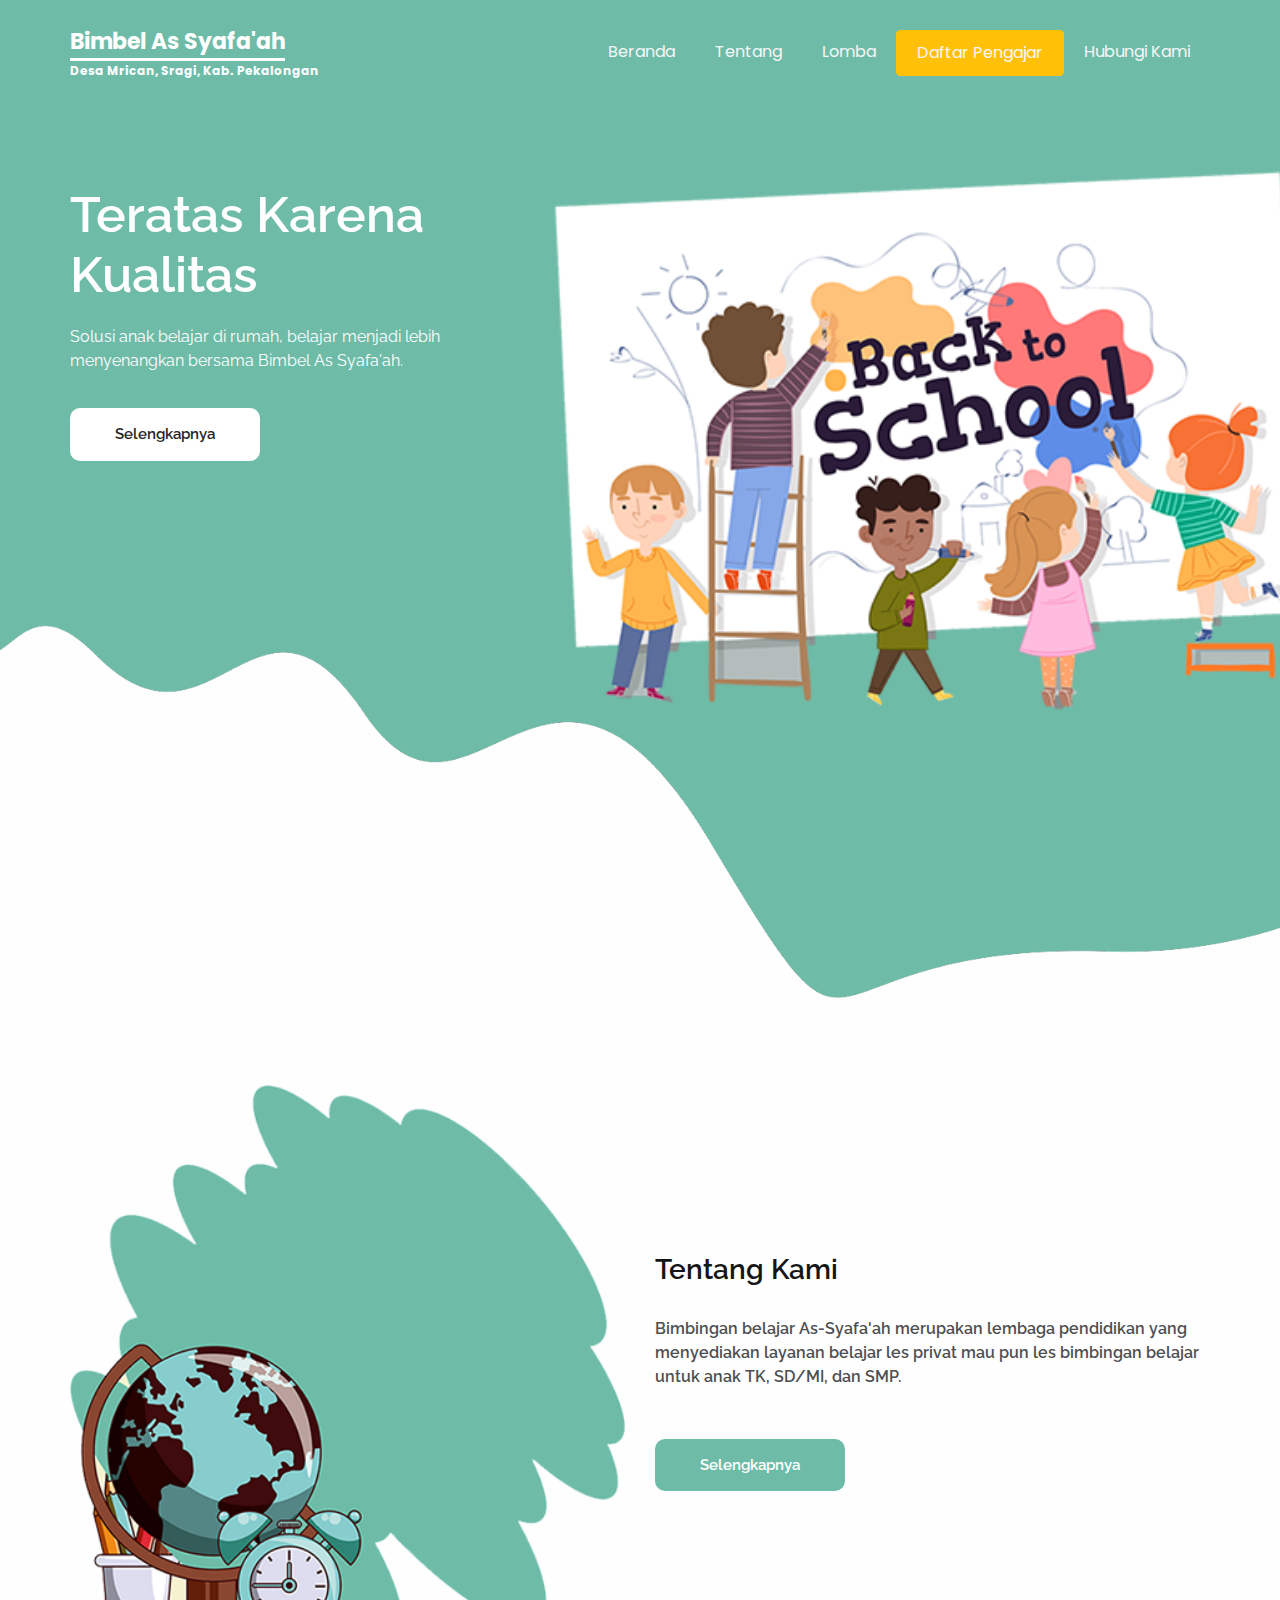
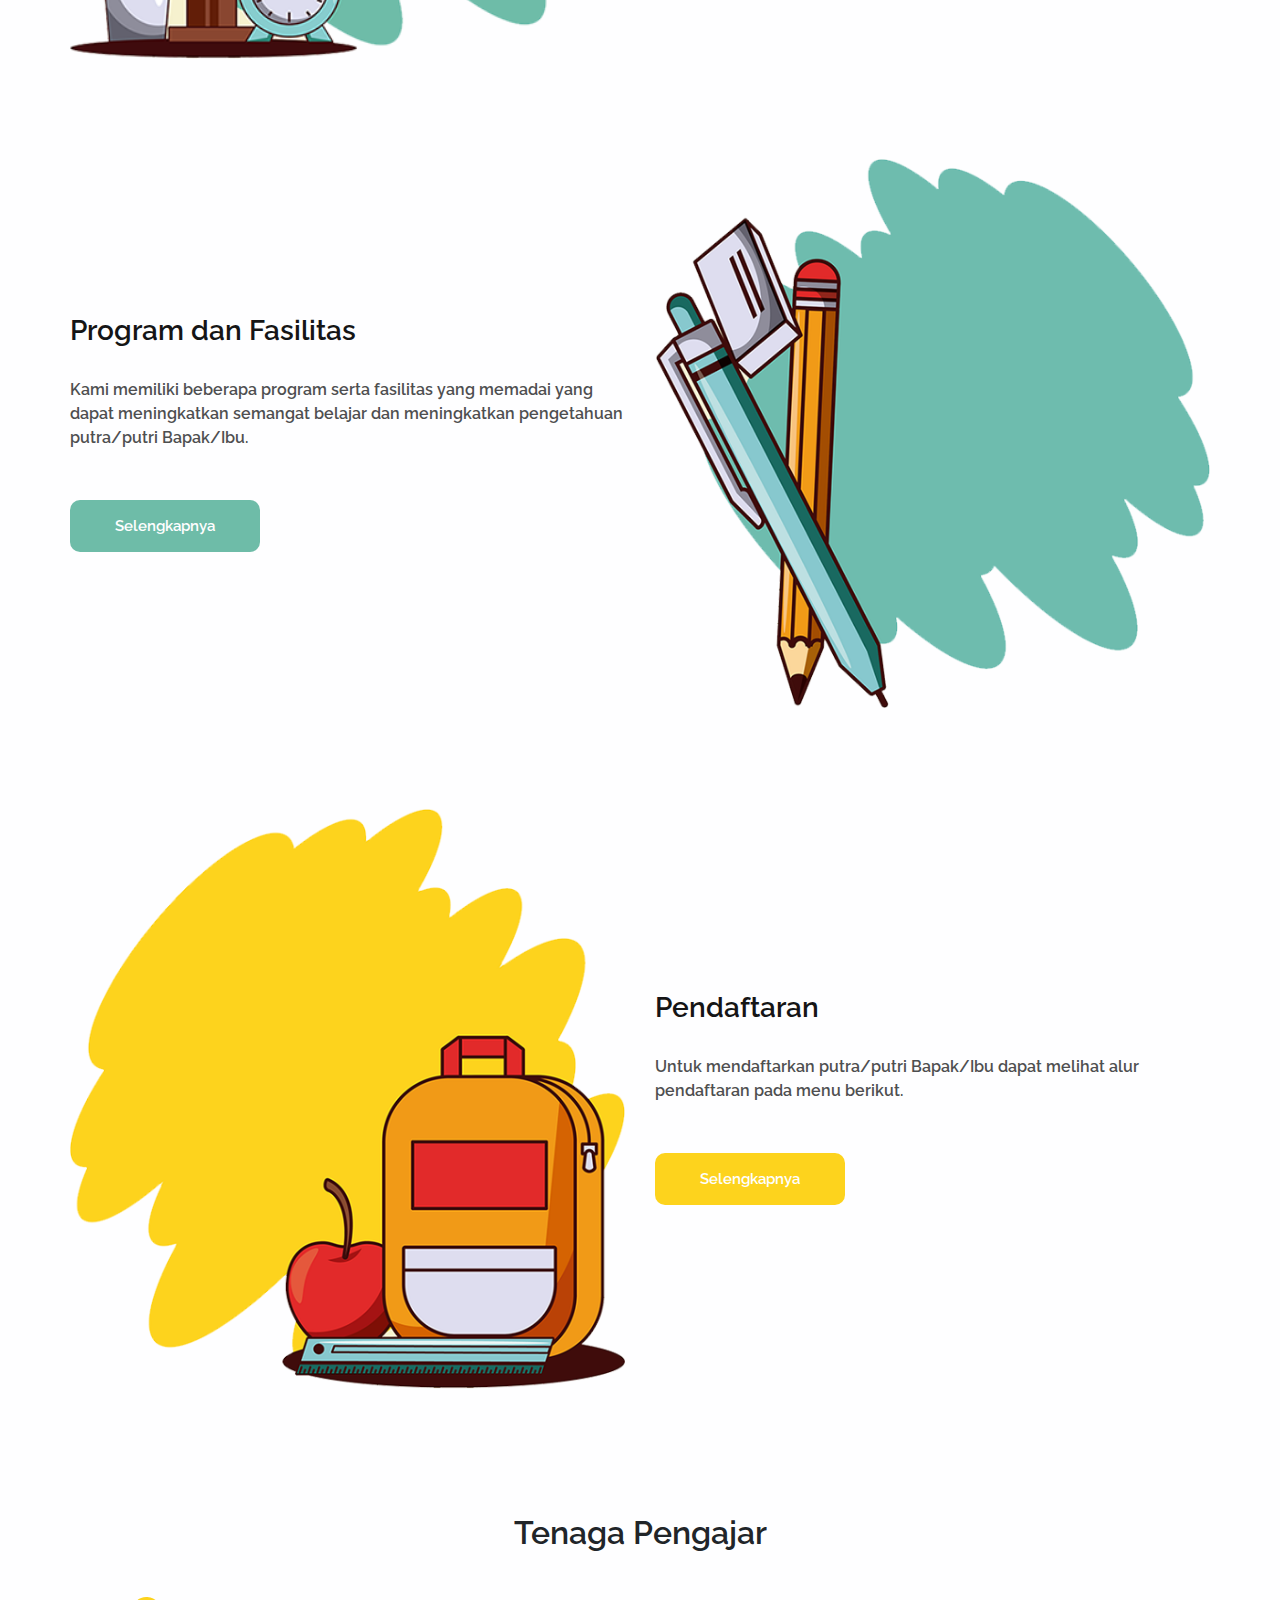
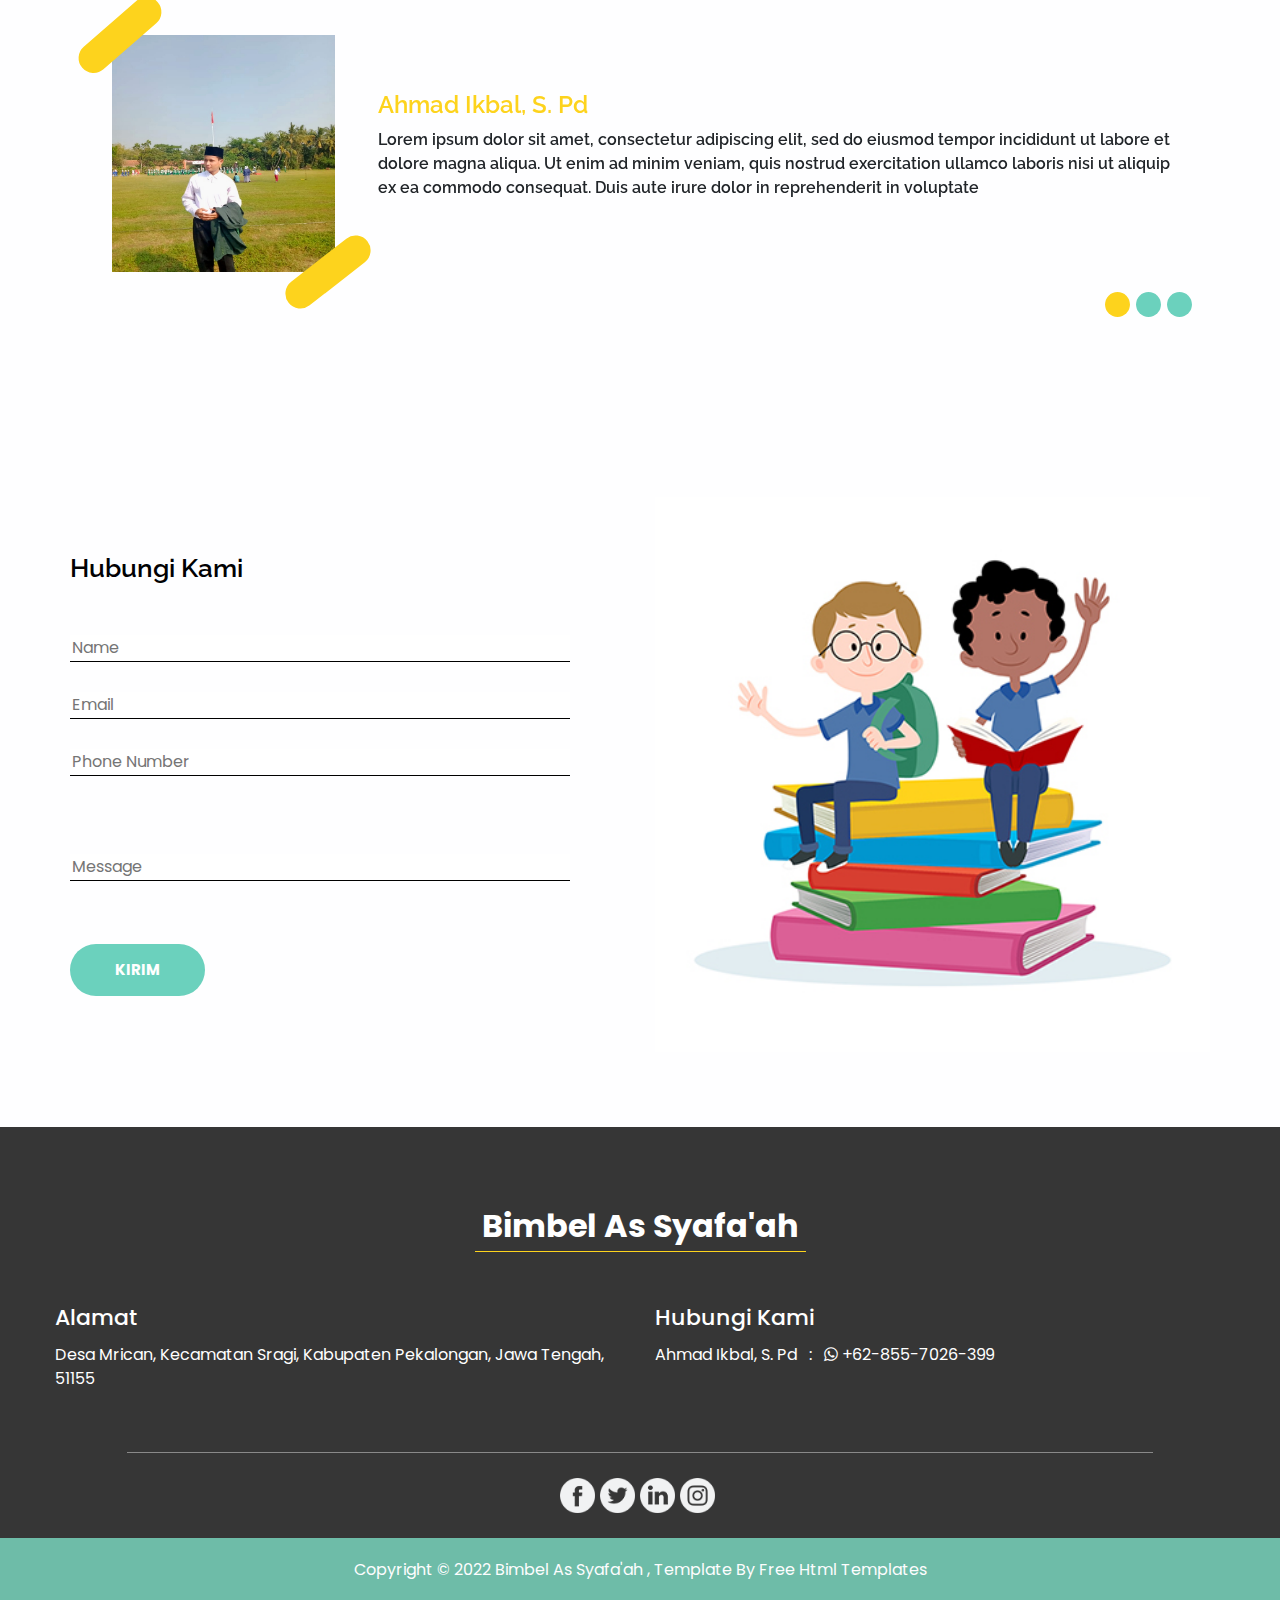
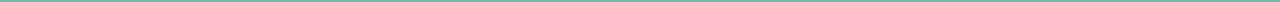
==== commit 5e26e753: "Update index.html" ====
--- a/index.html
+++ b/index.html
@@ -680,7 +680,7 @@
 for(let x = 0; x < pengajar.length; x++){
   pengajar[x].style.backgroundRepeat= "no-repeat";
  pengajar[x].style.backgroundPosition= "50% 40%";
- pengajar[x].style.backgroundSize= "100% 125%";
+ pengajar[x].style.backgroundSize= "90% 110%";
  //console.log(pengajar[x].getAttribute('style'));
 }
 
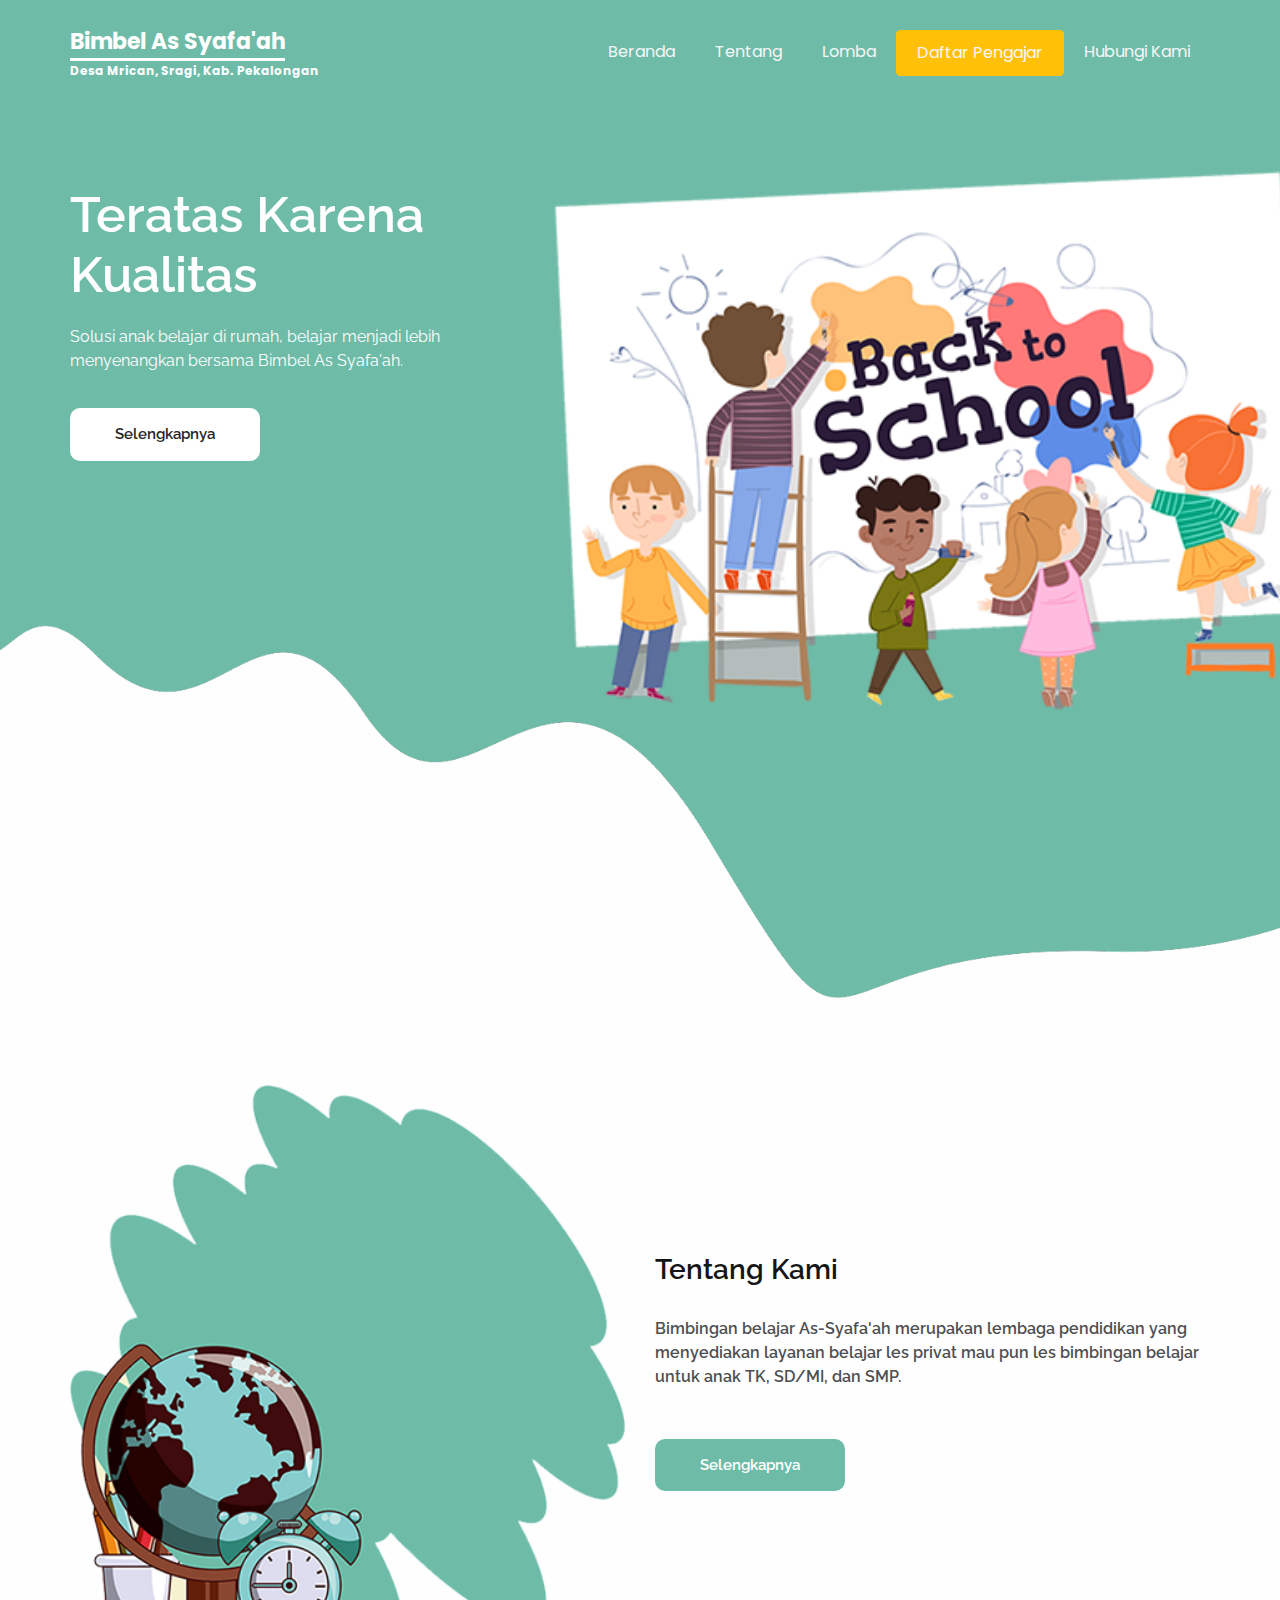
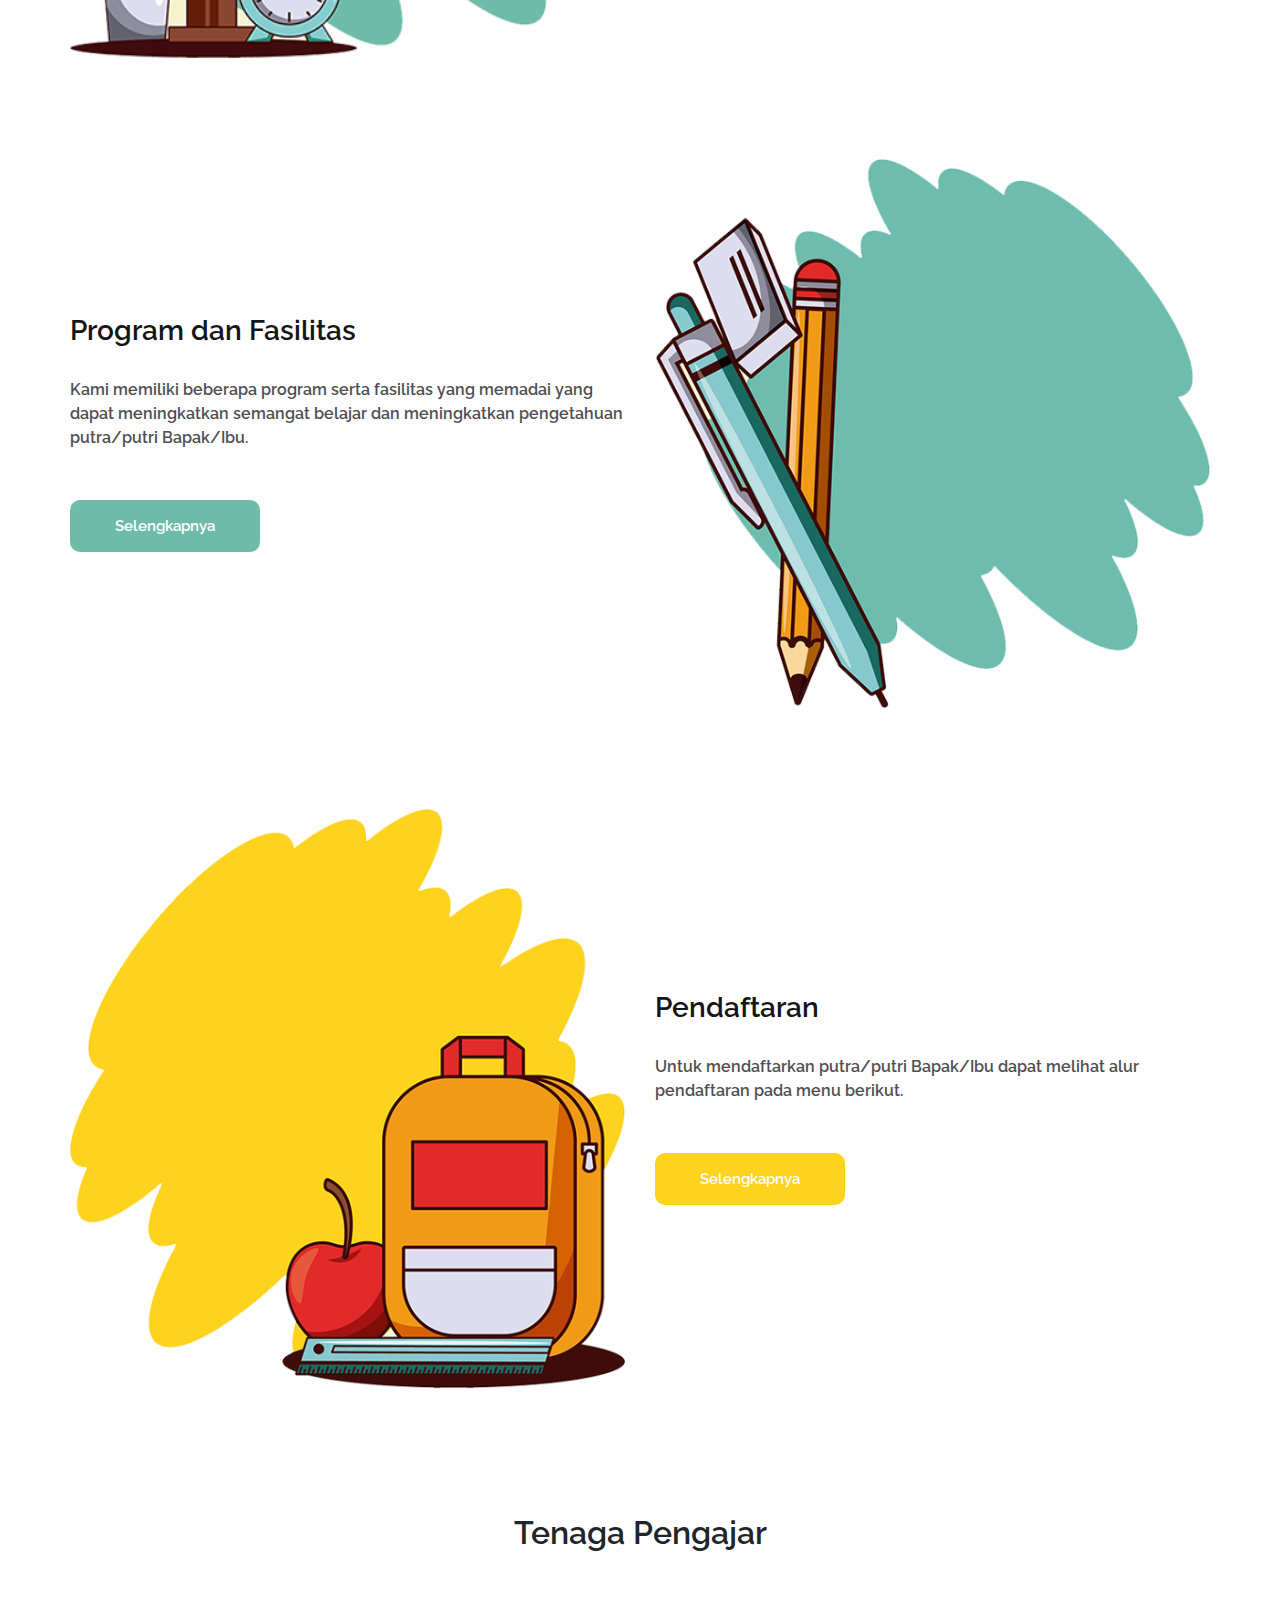
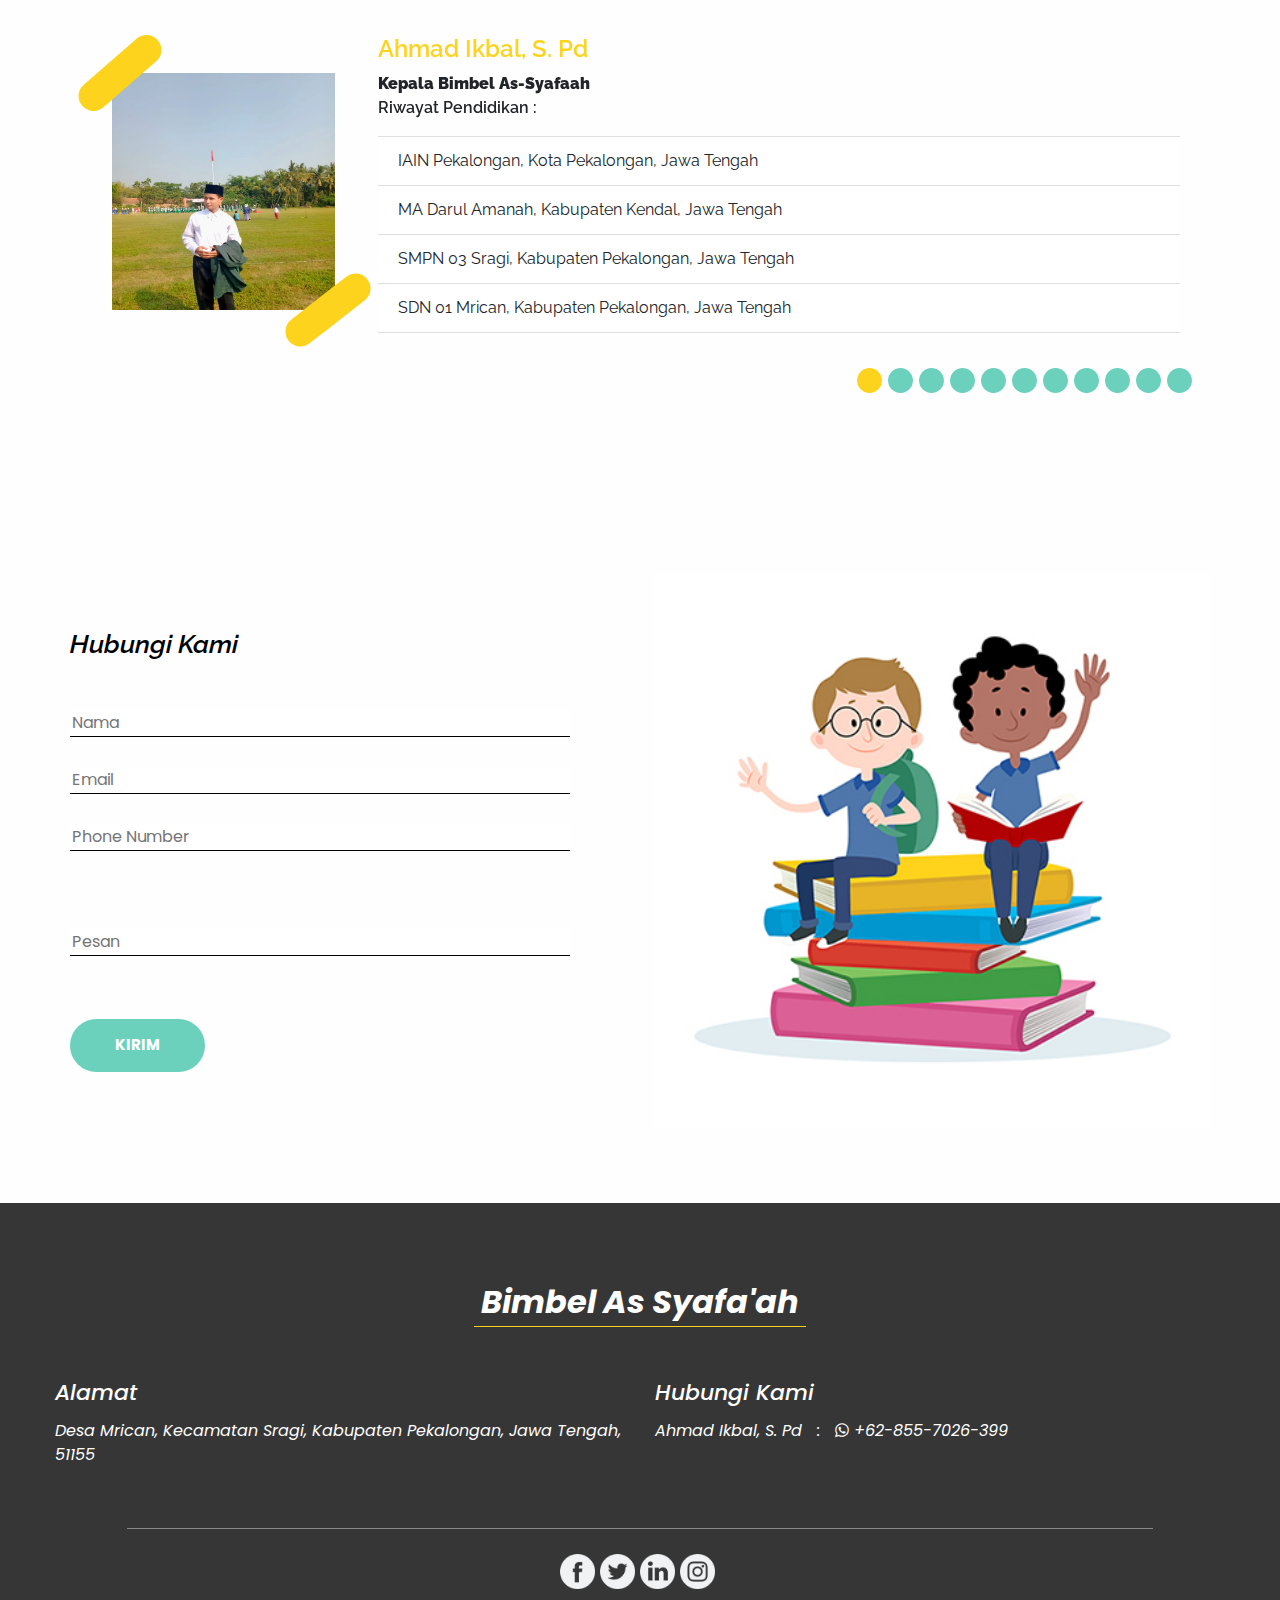
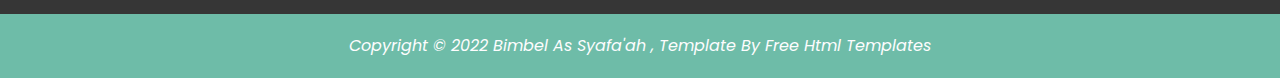
==== commit 698423c7: "Update index.html" ====
--- a/index.html
+++ b/index.html
@@ -204,7 +204,7 @@
                   Untuk mendaftarkan putra/putri Bapak/Ibu dapat melihat alur pendaftaran pada menu berikut.
                 </p>
                 <div class="">
-                  <a href="" class="call_to-btn btn_white-border">
+                  <a href="daftar.html" class="call_to-btn btn_white-border">
                     Selengkapnya
                   </a>
                 </div>
@@ -264,11 +264,22 @@
     <div class="container">
       
       <div id="carouselExampleIndicators" class="carousel slide" data-ride="carousel">
-        <ol class="carousel-indicators">
+        <!-- carousel indikator -->
+        <ol class="carousel-indicators" id="indikator">
           <li data-target="#carouselExampleIndicators" data-slide-to="0" class="active"></li>
           <li data-target="#carouselExampleIndicators" data-slide-to="1"></li>
           <li data-target="#carouselExampleIndicators" data-slide-to="2"></li>
+          <li data-target="#carouselExampleIndicators" data-slide-to="3"></li>
+          <li data-target="#carouselExampleIndicators" data-slide-to="4"></li>
+          <li data-target="#carouselExampleIndicators" data-slide-to="5"></li>
+          <li data-target="#carouselExampleIndicators" data-slide-to="6"></li>
+          <li data-target="#carouselExampleIndicators" data-slide-to="7"></li>
+          <li data-target="#carouselExampleIndicators" data-slide-to="8"></li>
+          <li data-target="#carouselExampleIndicators" data-slide-to="9"></li>
+          <li data-target="#carouselExampleIndicators" data-slide-to="10"></li>
         </ol>
+
+        <!-- carousel inner -->
         <div class="carousel-inner">
           
           <div class="carousel-item active">
@@ -284,9 +295,14 @@
                     Ahmad Ikbal, S. Pd
                   </h5>
                   <p>
-                    Lorem ipsum dolor sit amet, consectetur adipiscing elit, sed do eiusmod tempor incididunt ut labore et
-                    dolore magna aliqua. Ut enim ad minim veniam, quis nostrud exercitation ullamco laboris nisi ut aliquip ex
-                    ea commodo consequat. Duis aute irure dolor in reprehenderit in voluptate
+                    <strong>Kepala Bimbel As-Syafaah</strong><br>
+                    <span>Riwayat Pendidikan :</span>
+                    <ul class="list-group list-group-flush">
+                      <li class="list-group-item">IAIN Pekalongan, Kota Pekalongan, Jawa Tengah</li>
+                      <li class="list-group-item">MA Darul Amanah, Kabupaten Kendal, Jawa Tengah</li>
+                      <li class="list-group-item">SMPN 03 Sragi, Kabupaten Pekalongan, Jawa Tengah</li>
+                      <li class="list-group-item">SDN 01 Mrican, Kabupaten Pekalongan, Jawa Tengah</li>
+                    </ul>
                   </p>
                 </div>
               </div>
@@ -303,12 +319,17 @@
               <div class="col-md-9">
                 <div class="client_detail-box">
                   <h5>
-                    Alex Du
-                  </h5>
-                  <p>
-                    Lorem ipsum dolor sit amet, consectetur adipiscing elit, sed do eiusmod tempor incididunt ut labore et
-                    dolore magna aliqua. Ut enim ad minim veniam, quis nostrud exercitation ullamco laboris nisi ut aliquip ex
-                    ea commodo consequat. Duis aute irure dolor in reprehenderit in voluptate
+                    Kunisa Aditya, S. Pd
+                  </h5>
+                  <p>
+                    <strong>Pengajar Les Privat Bimbel As-Syafa'ah</strong><br>
+                    <span>Riwayat Pendidikan :</span>
+                    <ul class="list-group list-group-flush">
+                      <li class="list-group-item">UIN Syarif Hidayatullah, Tangerang Selatan, Banten</li>
+                      <li class="list-group-item">MA Ribatul Muta'alimin, Kota Pekalongan, Jawa Tengah</li>
+                      <li class="list-group-item">MTs Salafiyah Wiradesa, Kabupaten Pekalongan, Jawa Tengah</li>
+                      <li class="list-group-item">SDN 03 Tengengwetan, Kabupaten Pekalongan, Jawa Tengah</li>
+                    </ul>
                   </p>
                 </div>
               </div>
@@ -325,12 +346,18 @@
               <div class="col-md-9">
                 <div class="client_detail-box">
                   <h5>
-                    Alex Du
-                  </h5>
-                  <p>
-                    Lorem ipsum dolor sit amet, consectetur adipiscing elit, sed do eiusmod tempor incididunt ut labore et
-                    dolore magna aliqua. Ut enim ad minim veniam, quis nostrud exercitation ullamco laboris nisi ut aliquip ex
-                    ea commodo consequat. Duis aute irure dolor in reprehenderit in voluptate
+                    Afi Indah Mayang Sari, S. TP
+                  </h5>
+                  <p>
+                    <strong>Pengajar Bimbel As-Syafaah</strong><br>
+                    <span>Riwayat Pendidikan :</span>
+                    <ul class="list-group list-group-flush">
+                      <li class="list-group-item">Universitas Ahmad Dahlan, Kabupaten Pekalongan</li>
+                      <li class="list-group-item">SMAN 01 Comal, Kabupaten Pemalang, Jawa Tengah</li>
+                      <li class="list-group-item">SMPN 01 Comal, Kabupaten Pemalang, Jawa Tengah</li>
+                      <li class="list-group-item">SDN 02 Pecangakan, Kabupaten Pemalang, Jawa Tengah<i>
+                      
+                    </ul>
                   </p>
                 </div>
               </div>
@@ -347,12 +374,17 @@
               <div class="col-md-9">
                 <div class="client_detail-box">
                   <h5>
-                    Alex Du
-                  </h5>
-                  <p>
-                    Lorem ipsum dolor sit amet, consectetur adipiscing elit, sed do eiusmod tempor incididunt ut labore et
-                    dolore magna aliqua. Ut enim ad minim veniam, quis nostrud exercitation ullamco laboris nisi ut aliquip ex
-                    ea commodo consequat. Duis aute irure dolor in reprehenderit in voluptate
+                    Kuntari, S. Pd
+                  </h5>
+                  <p>
+                    <strong>Sekretaris Bimbel As-Syafaah</strong><br>
+                    <span>Riwayat Pendidikan :</span>
+                    <ul class="list-group list-group-flush">
+                      <li class="list-group-item">IAIN Pekalongan, Kota Pekalongan, Jawa Tengah</li>
+                      <li class="list-group-item">MA Salafiyah Simbangkulon, Kabupaten Pekalongan, Jawa Tengah</li>
+                      <li class="list-group-item">MTs Asy-Syafi'iyyah, Kabupaten Pemalang, Jawa Tengah<i>
+                      <li class="list-group-item">SDN 08 Purwoharjo, Kabupaten Pemalang, Jawa Tengah</li>
+                    </ul>
                   </p>
                 </div>
               </div>
@@ -369,12 +401,17 @@
               <div class="col-md-9">
                 <div class="client_detail-box">
                   <h5>
-                    Alex Du
-                  </h5>
-                  <p>
-                    Lorem ipsum dolor sit amet, consectetur adipiscing elit, sed do eiusmod tempor incididunt ut labore et
-                    dolore magna aliqua. Ut enim ad minim veniam, quis nostrud exercitation ullamco laboris nisi ut aliquip ex
-                    ea commodo consequat. Duis aute irure dolor in reprehenderit in voluptate
+                    Uswatun Khasanah, S. Pd
+                  </h5>
+                  <p>
+                    <strong>Pengajar Bimbel As-Syafaah</strong><br>
+                    <span>Riwayat Pendidikan :</span>
+                    <ul class="list-group list-group-flush">
+                      <li class="list-group-item">IAIN Pekalongan, Kota Pekalongan, Jawa Tengah</li>
+                      <li class="list-group-item">SMAN 01 Comal, Kabupaten Pemalang, Jawa Tengah</li>
+                      <li class="list-group-item">SMPN 01 Comal, Kabupaten Pemalang, Jawa Tengah<i>
+                      <li class="list-group-item">SDN 01 Klegen, Kota Madiun, Jawa Timur</li>
+                    </ul>
                   </p>
                 </div>
               </div>
@@ -391,12 +428,17 @@
               <div class="col-md-9">
                 <div class="client_detail-box">
                   <h5>
-                    Alex Du
-                  </h5>
-                  <p>
-                    Lorem ipsum dolor sit amet, consectetur adipiscing elit, sed do eiusmod tempor incididunt ut labore et
-                    dolore magna aliqua. Ut enim ad minim veniam, quis nostrud exercitation ullamco laboris nisi ut aliquip ex
-                    ea commodo consequat. Duis aute irure dolor in reprehenderit in voluptate
+                    Mutiyatul Khasanah, A. Md. Ak
+                  </h5>
+                  <p>
+                    <strong>Pengajar Les Privat Bimbel As-Syafaah</strong><br>
+                    <span>Riwayat Pendidikan :</span>
+                    <ul class="list-group list-group-flush">
+                      <!-- <li class="list-group-item">IAIN Pekalongan, Kota Pekalongan, Jawa Tengah</li> -->
+                      <li class="list-group-item">SMKN 01 Sragi, Kabupaten Pekalongan, Jawa Tengah</li>
+                      <li class="list-group-item">SMPN 05 Sragi, Kabupaten Pekalongan, Jawa Tengah<i>
+                      <li class="list-group-item">SDN 02 Krasak, Kabupaten Pekalongan, Jawa Tengah</li>
+                    </ul>
                   </p>
                 </div>
               </div>
@@ -412,13 +454,19 @@
               </div>
               <div class="col-md-9">
                 <div class="client_detail-box">
-                  <h5>
-                    Alex Du
-                  </h5>
-                  <p>
-                    Lorem ipsum dolor sit amet, consectetur adipiscing elit, sed do eiusmod tempor incididunt ut labore et
-                    dolore magna aliqua. Ut enim ad minim veniam, quis nostrud exercitation ullamco laboris nisi ut aliquip ex
-                    ea commodo consequat. Duis aute irure dolor in reprehenderit in voluptate
+                  
+                  <h5>
+                    Arryani Fikrimatul Aziah, S. Pd
+                  </h5>
+                  <p>
+                    <strong>Pengajar Les Privat dan Pengajar Bimbel As-Syafaah</strong><br>
+                    <span>Riwayat Pendidikan :</span>
+                    <ul class="list-group list-group-flush">
+                      <li class="list-group-item">IAIN Pekalongan, Kota Pekalongan, Jawa Tengah</li>
+                      <li class="list-group-item">MAN 01 Pekalongan, Kota Pekalongan, Jawa Tengah</li>
+                      <li class="list-group-item">MTs Ma'arif NU, Kota Pekalongan, Jawa Tengah<i>
+                      <li class="list-group-item">SDN 02 Bulakpelem, Kabupaten Pekalongan, Jawa Timur</li>
+                    </ul>
                   </p>
                 </div>
               </div>
@@ -435,12 +483,17 @@
               <div class="col-md-9">
                 <div class="client_detail-box">
                   <h5>
-                    Alex Du
-                  </h5>
-                  <p>
-                    Lorem ipsum dolor sit amet, consectetur adipiscing elit, sed do eiusmod tempor incididunt ut labore et
-                    dolore magna aliqua. Ut enim ad minim veniam, quis nostrud exercitation ullamco laboris nisi ut aliquip ex
-                    ea commodo consequat. Duis aute irure dolor in reprehenderit in voluptate
+                    Dwi Meiyana, S. Pd
+                  </h5>
+                  <p>
+                    <strong>Pengajar Les Privat dan Pengajar Bimbel As-Syafaah</strong><br>
+                    <span>Riwayat Pendidikan :</span>
+                    <ul class="list-group list-group-flush">
+                      <li class="list-group-item">Universitas Pancasakti Tegal, Kota Tegal, Jawa Tengah</li>
+                      <li class="list-group-item">SMAN 01 Sragi, Kabupaten Pekalongan, Jawa Tengah</li>
+                      <li class="list-group-item">SMPN 03 Sragi, Kabupaten Pekalongan, Jawa Tengah<i>
+                      <li class="list-group-item">SDN Bulaksari, Kabupaten Pekalongan Jawa Tengah</li>
+                    </ul>
                   </p>
                 </div>
               </div>
@@ -457,12 +510,17 @@
               <div class="col-md-9">
                 <div class="client_detail-box">
                   <h5>
-                    Alex Du
-                  </h5>
-                  <p>
-                    Lorem ipsum dolor sit amet, consectetur adipiscing elit, sed do eiusmod tempor incididunt ut labore et
-                    dolore magna aliqua. Ut enim ad minim veniam, quis nostrud exercitation ullamco laboris nisi ut aliquip ex
-                    ea commodo consequat. Duis aute irure dolor in reprehenderit in voluptate
+                    Nur Aisyah
+                  </h5>
+                  <p>
+                    <strong>Admin Les Privat Bimbel As-Syafaah</strong><br>
+                    <span>Riwayat Pendidikan :</span>
+                    <ul class="list-group list-group-flush">
+                      <!-- <li class="list-group-item">IAIN Pekalongan, Kota Pekalongan, Jawa Tengah</li> -->
+                      <li class="list-group-item">SMKN 01 Sragi, Kabupaten Pekalongan, Jawa Tengah</li>
+                      <li class="list-group-item">SMPN 03 Sragi, Kabupaten Pekalongan, Jawa Tengah<i>
+                      <li class="list-group-item">SDN 01 Blaksari, Kabupaten Pekalongan, Jawa Tengah</li>
+                    </ul>
                   </p>
                 </div>
               </div>
@@ -479,12 +537,17 @@
               <div class="col-md-9">
                 <div class="client_detail-box">
                   <h5>
-                    Alex Du
-                  </h5>
-                  <p>
-                    Lorem ipsum dolor sit amet, consectetur adipiscing elit, sed do eiusmod tempor incididunt ut labore et
-                    dolore magna aliqua. Ut enim ad minim veniam, quis nostrud exercitation ullamco laboris nisi ut aliquip ex
-                    ea commodo consequat. Duis aute irure dolor in reprehenderit in voluptate
+                    Afridatul Izza, S. Pd
+                  </h5>
+                  <p>
+                    <strong>Pengajar Les Privat Bimbel As-Syafaah</strong><br>
+                    <span>Riwayat Pendidikan :</span>
+                    <ul class="list-group list-group-flush">
+                      <li class="list-group-item">IAIN Pekalongan, Kota Pekalongan, Jawa Tengah</li>
+                      <li class="list-group-item">SMAN 01 Sragi, Kabupaten Pekalongan, Jawa Tengah</li>
+                      <li class="list-group-item">SMPN 01 Sragi, Kabupaten Pekalongan, Jawa Tengah<i>
+                      <li class="list-group-item">SDN Purwodadi, Kabupaten Pekalongan, Jawa Tengah</li>
+                    </ul>
                   </p>
                 </div>
               </div>
@@ -501,12 +564,17 @@
               <div class="col-md-9">
                 <div class="client_detail-box">
                   <h5>
-                    Alex Du
-                  </h5>
-                  <p>
-                    Lorem ipsum dolor sit amet, consectetur adipiscing elit, sed do eiusmod tempor incididunt ut labore et
-                    dolore magna aliqua. Ut enim ad minim veniam, quis nostrud exercitation ullamco laboris nisi ut aliquip ex
-                    ea commodo consequat. Duis aute irure dolor in reprehenderit in voluptate
+                    Zahrotun Wilda, S. Ag
+                  </h5>
+                  <p>
+                    <strong>Pengajar Les Privat dan Pengajar Bimbel As-Syafaah</strong><br>
+                    <span>Riwayat Pendidikan :</span>
+                    <ul class="list-group list-group-flush">
+                      <li class="list-group-item">IAIN Pekalongan, Kota Pekalongan, Jawa Tengah</li>
+                      <li class="list-group-item">SMK Sayafi'i Akrom, Kota Pekalongan, Jawa Tengah</li>
+                      <li class="list-group-item">SMPN 01 Sragi, Kabupaten Pekalongan, Jawa Tengah<i>
+                      <li class="list-group-item">SDN Purwodadi, Kabupaten Pekalongan, Jawa Tengah</li>
+                    </ul>
                   </p>
                 </div>
               </div>
@@ -541,7 +609,7 @@
             <div class="contact_form-container">
               <div>
                 <div>
-                  <input id="nama" type="text" placeholder="Name">
+                  <input id="nama" type="text" placeholder="Nama">
                 </div>
                 <div>
                   <input type="email" placeholder="Email">
@@ -550,7 +618,7 @@
                   <input type="text" placeholder="Phone Number">
                 </div>
                 <div class="mt-5">
-                  <input id="pesan" required type="text" placeholder="Message">
+                  <input id="pesan" required type="text" placeholder="Pesan">
                 </div>
                 <div id="kirim" class="mt-5">
                   <a id="link" href="#"><button type="button">
@@ -719,6 +787,21 @@
   nama.focus();
 }
 });
+
+// let indikator = document.getElementById('indikator');
+// let insert = "";
+// for(let n = 0; n < pengajar.length; n++){
+//   let v = "";
+//   if(n == 0){
+//     v = "active";
+//   }
+//   insert += `<li data-target="#carouselExampleIndicators" data-slide-to="${n}" class="${v}"></li>`;
+// }
+
+// indikator.innerHTML = insert;
+
+
+
 </script>
 
 
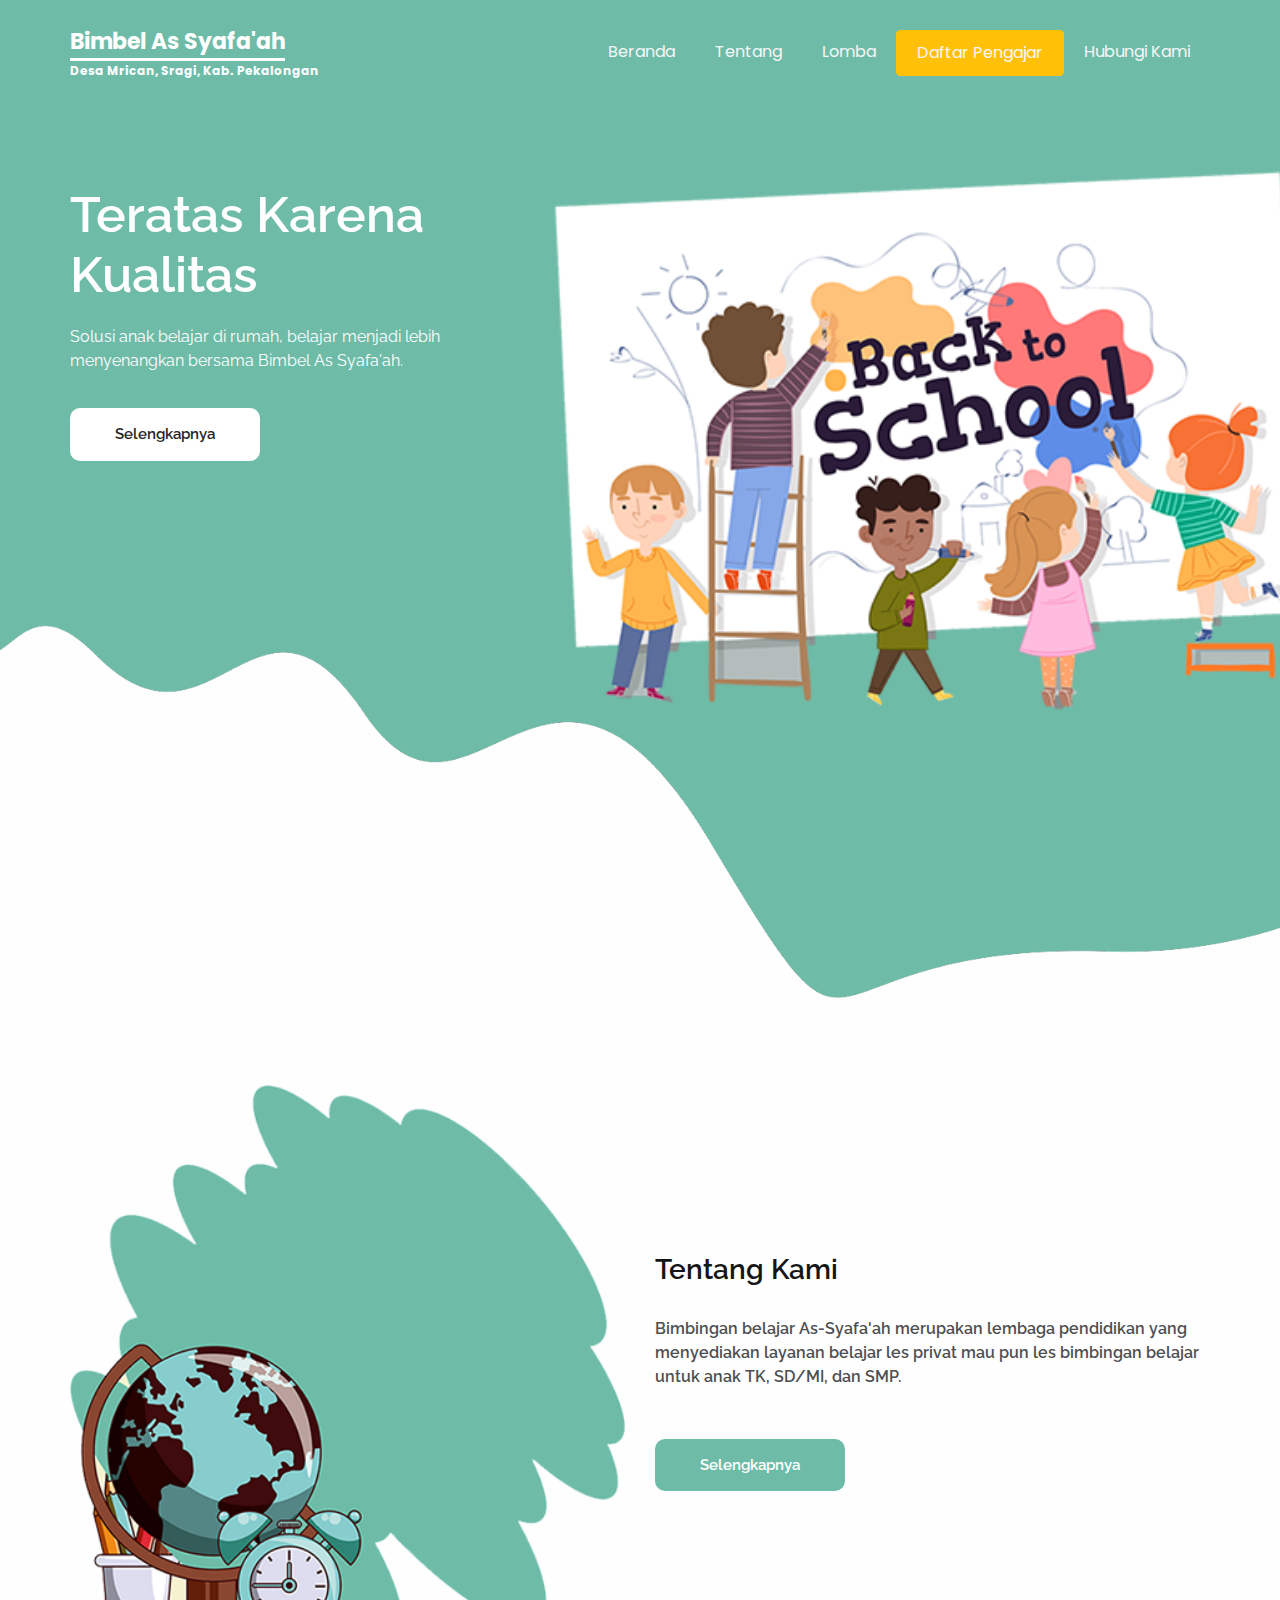
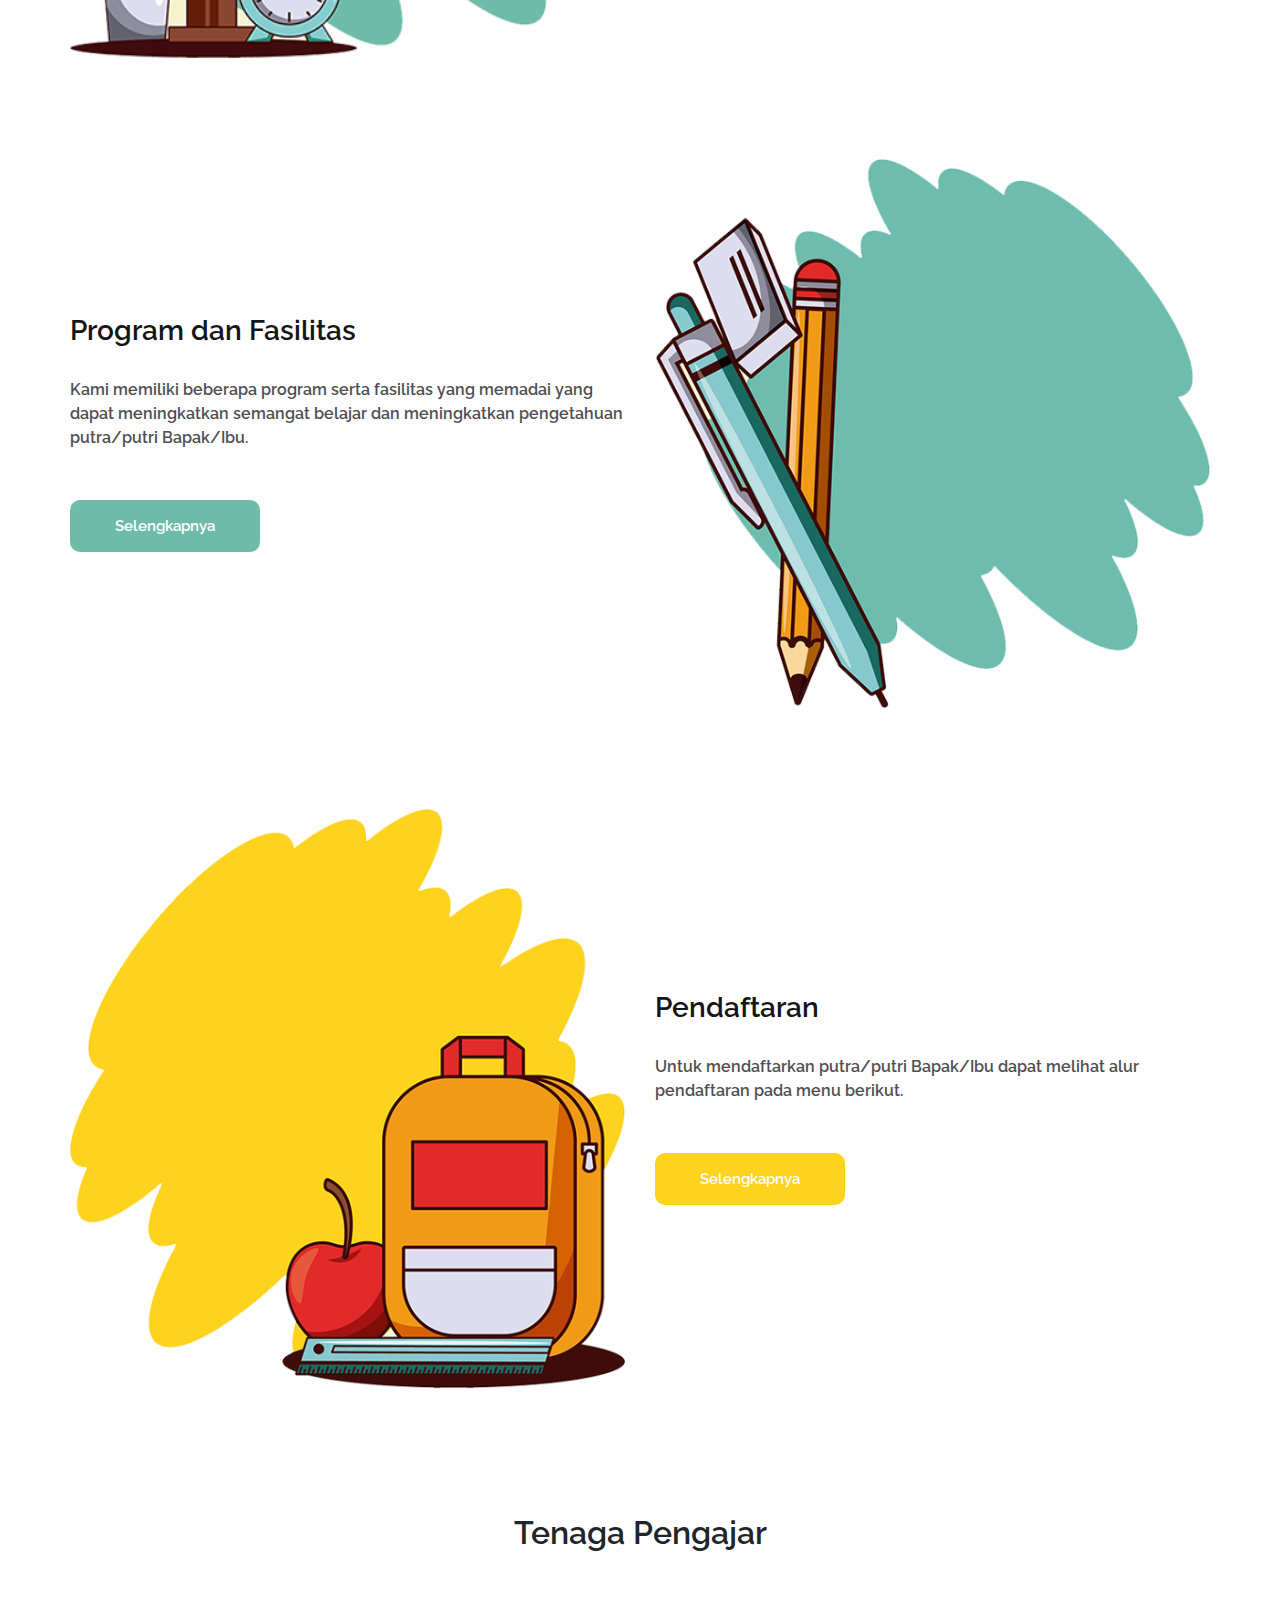
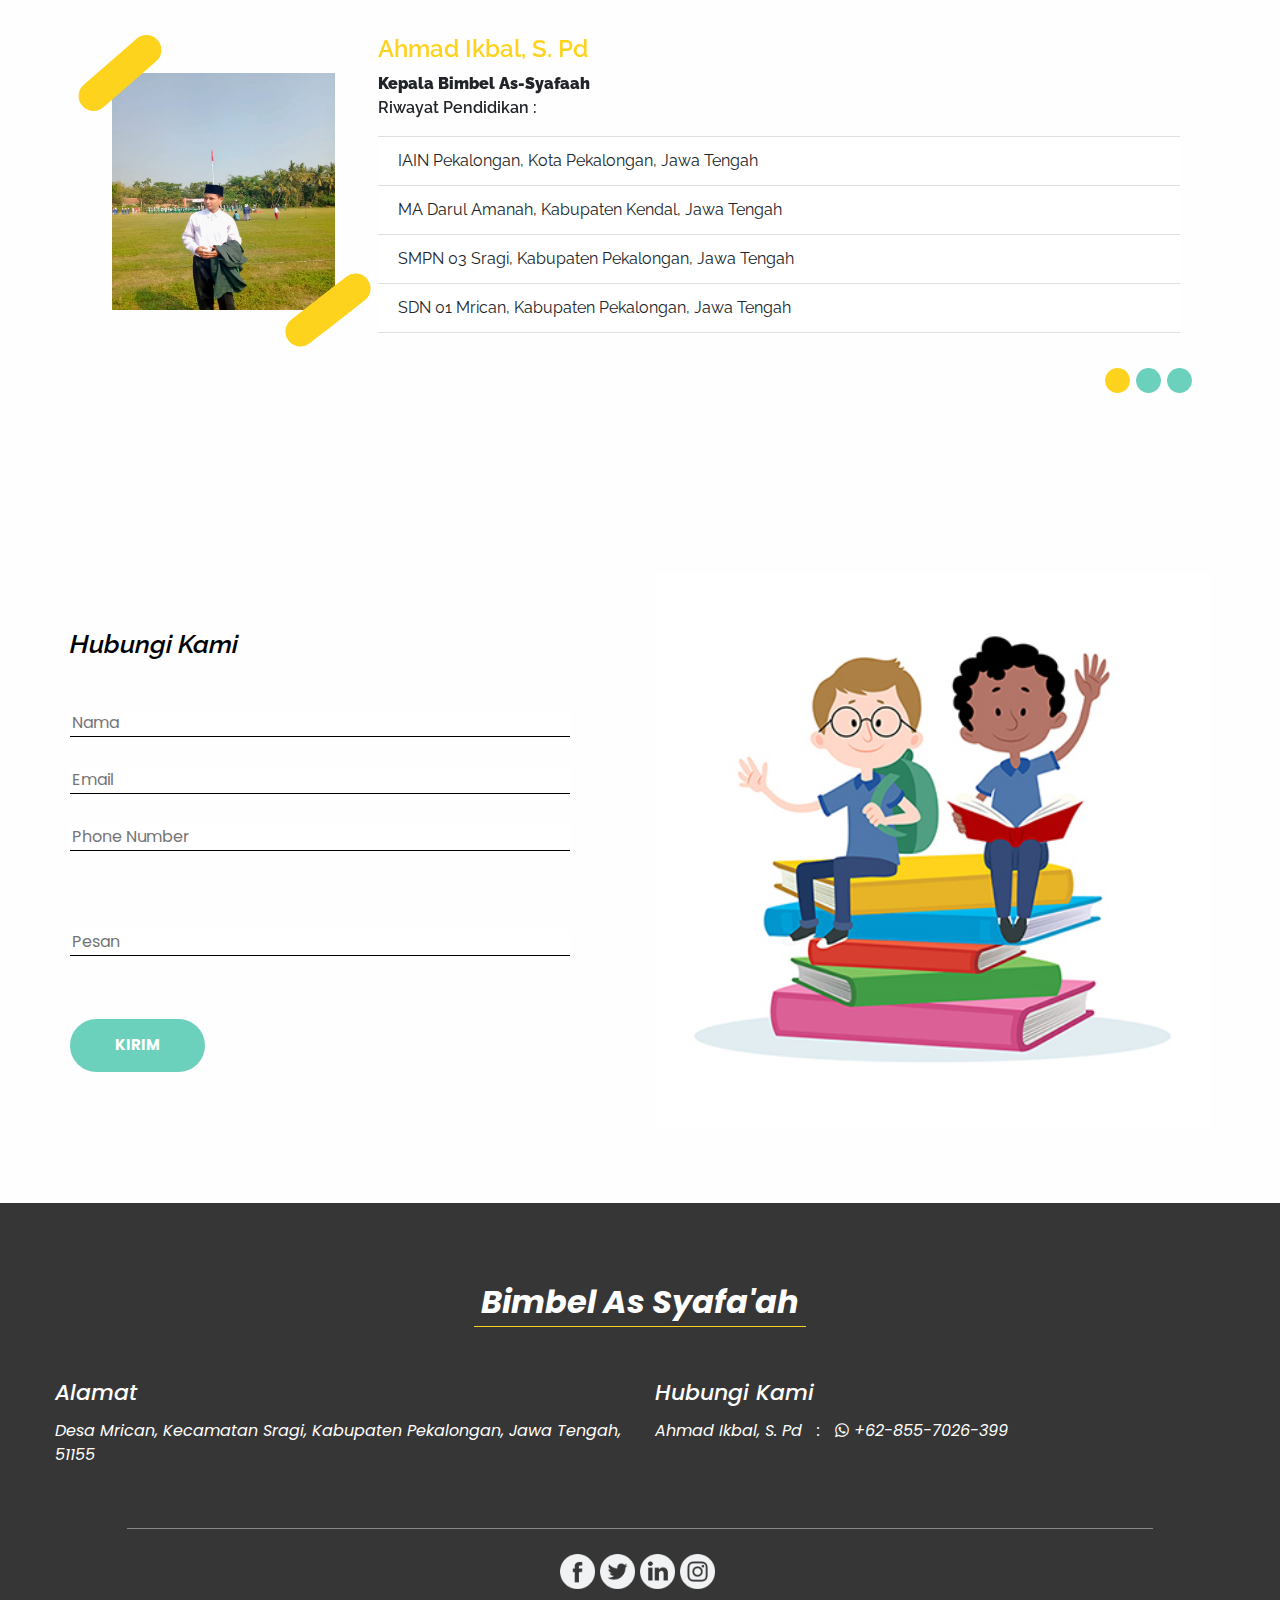
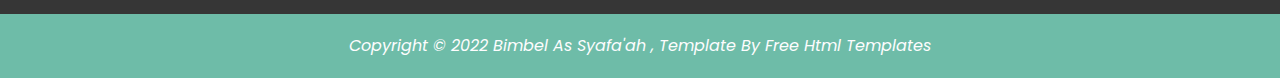
==== commit 9c497eeb: "Update index.html" ====
--- a/index.html
+++ b/index.html
@@ -269,14 +269,14 @@
           <li data-target="#carouselExampleIndicators" data-slide-to="0" class="active"></li>
           <li data-target="#carouselExampleIndicators" data-slide-to="1"></li>
           <li data-target="#carouselExampleIndicators" data-slide-to="2"></li>
-          <li data-target="#carouselExampleIndicators" data-slide-to="3"></li>
+         <!--<li data-target="#carouselExampleIndicators" data-slide-to="3"></li>
           <li data-target="#carouselExampleIndicators" data-slide-to="4"></li>
           <li data-target="#carouselExampleIndicators" data-slide-to="5"></li>
           <li data-target="#carouselExampleIndicators" data-slide-to="6"></li>
           <li data-target="#carouselExampleIndicators" data-slide-to="7"></li>
           <li data-target="#carouselExampleIndicators" data-slide-to="8"></li>
           <li data-target="#carouselExampleIndicators" data-slide-to="9"></li>
-          <li data-target="#carouselExampleIndicators" data-slide-to="10"></li>
+          <li data-target="#carouselExampleIndicators" data-slide-to="10"></li>-->
         </ol>
 
         <!-- carousel inner -->
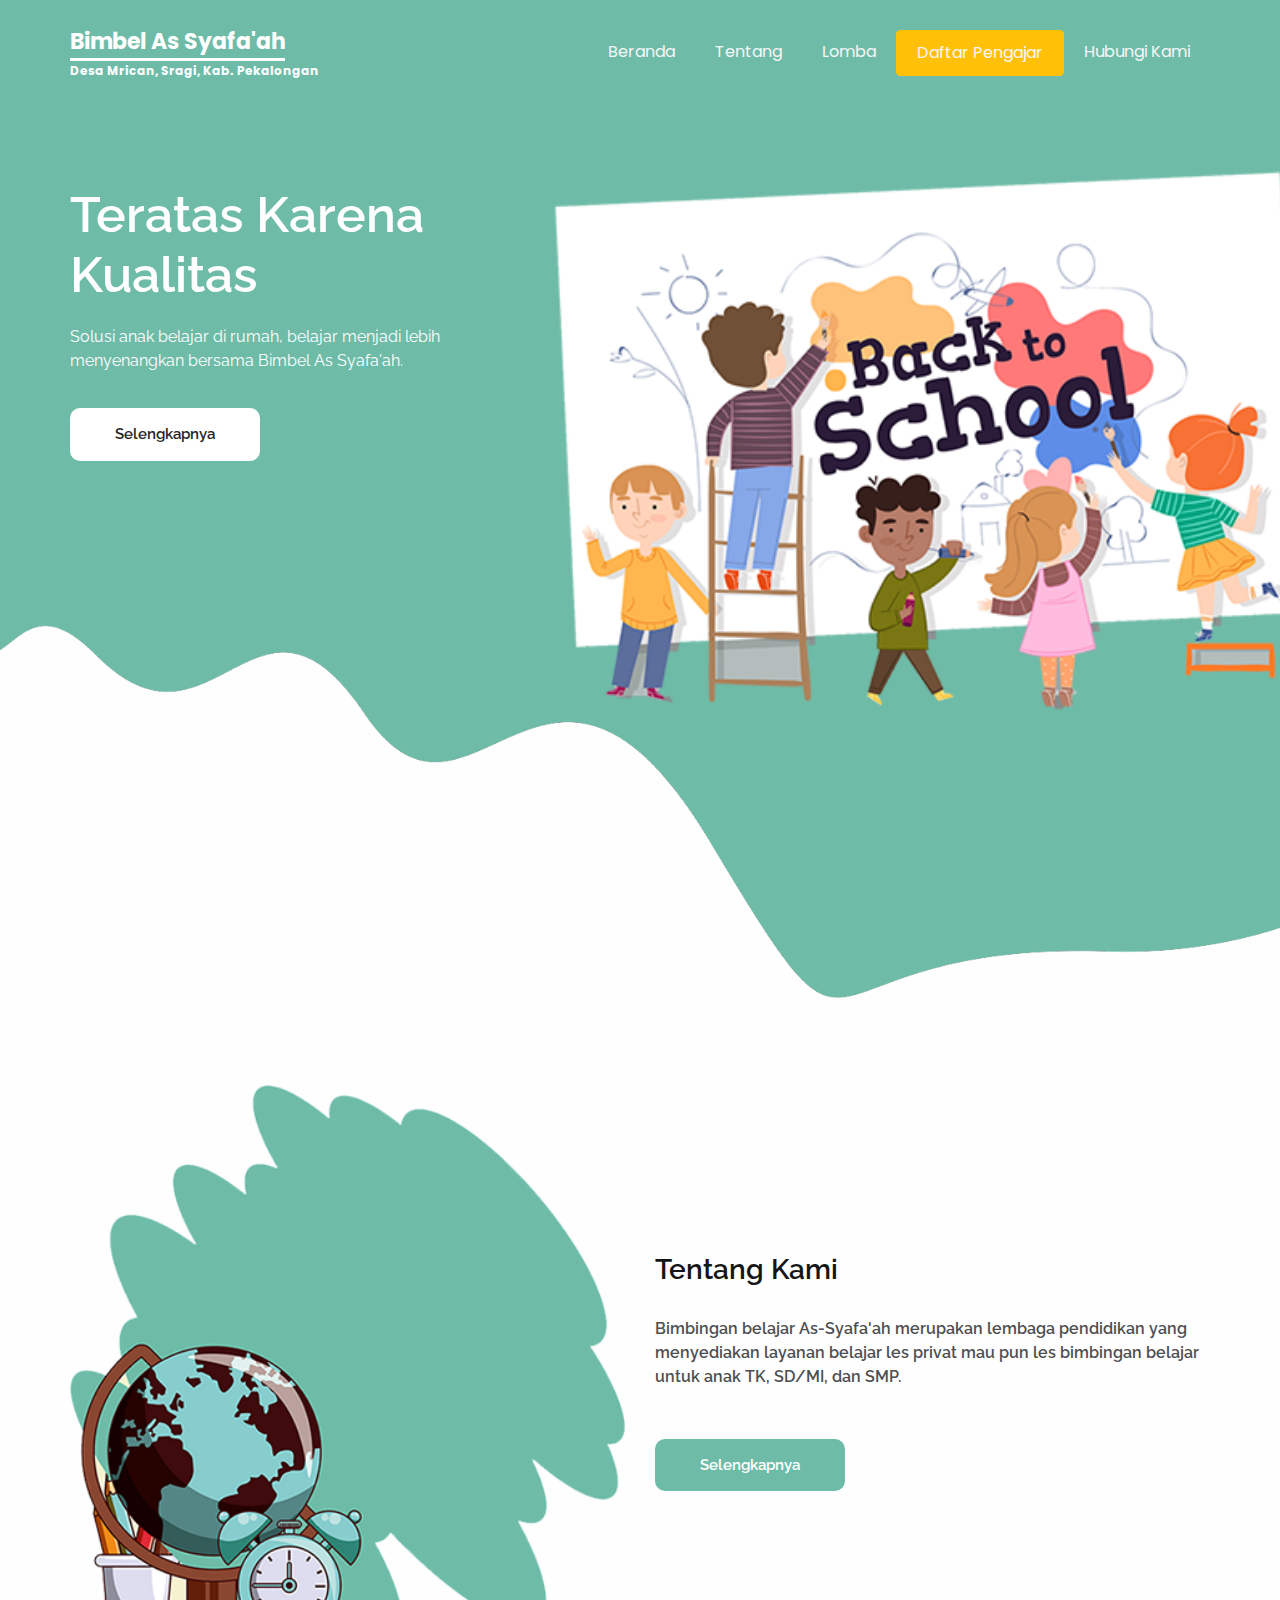
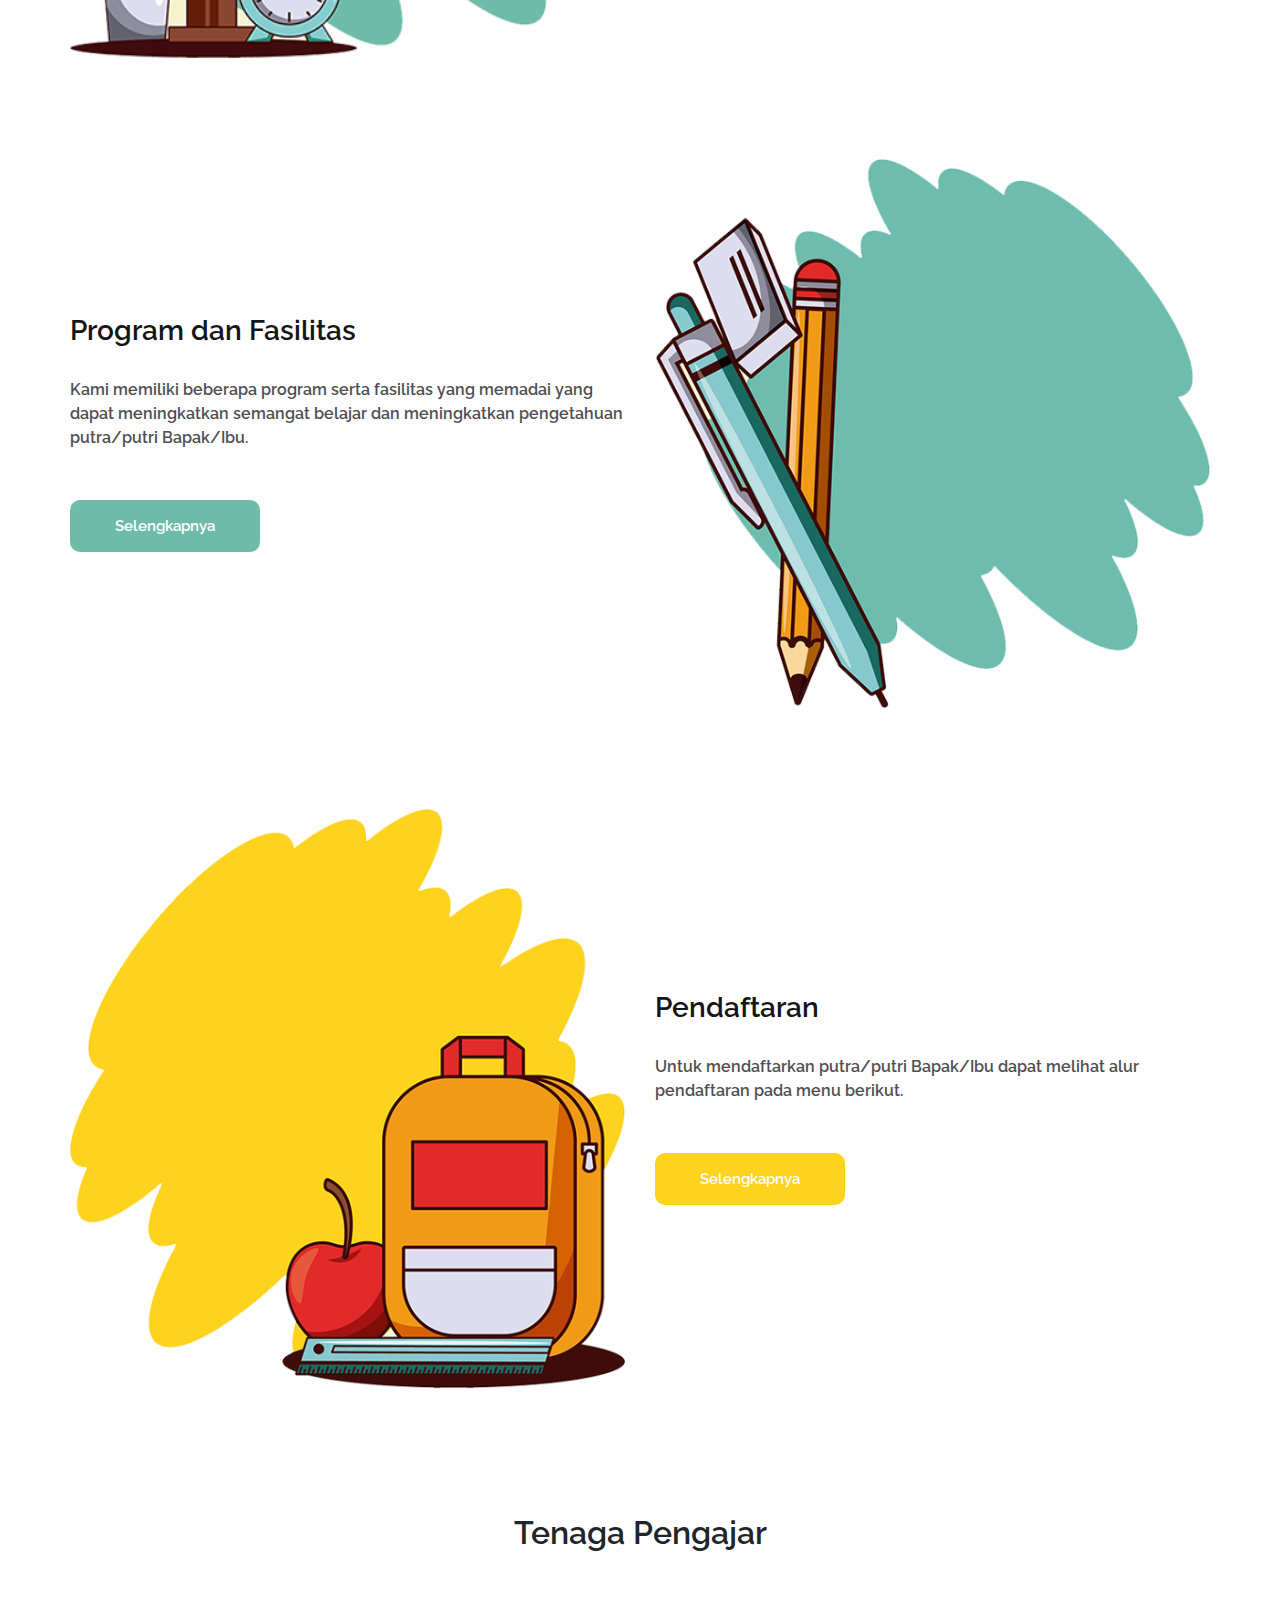
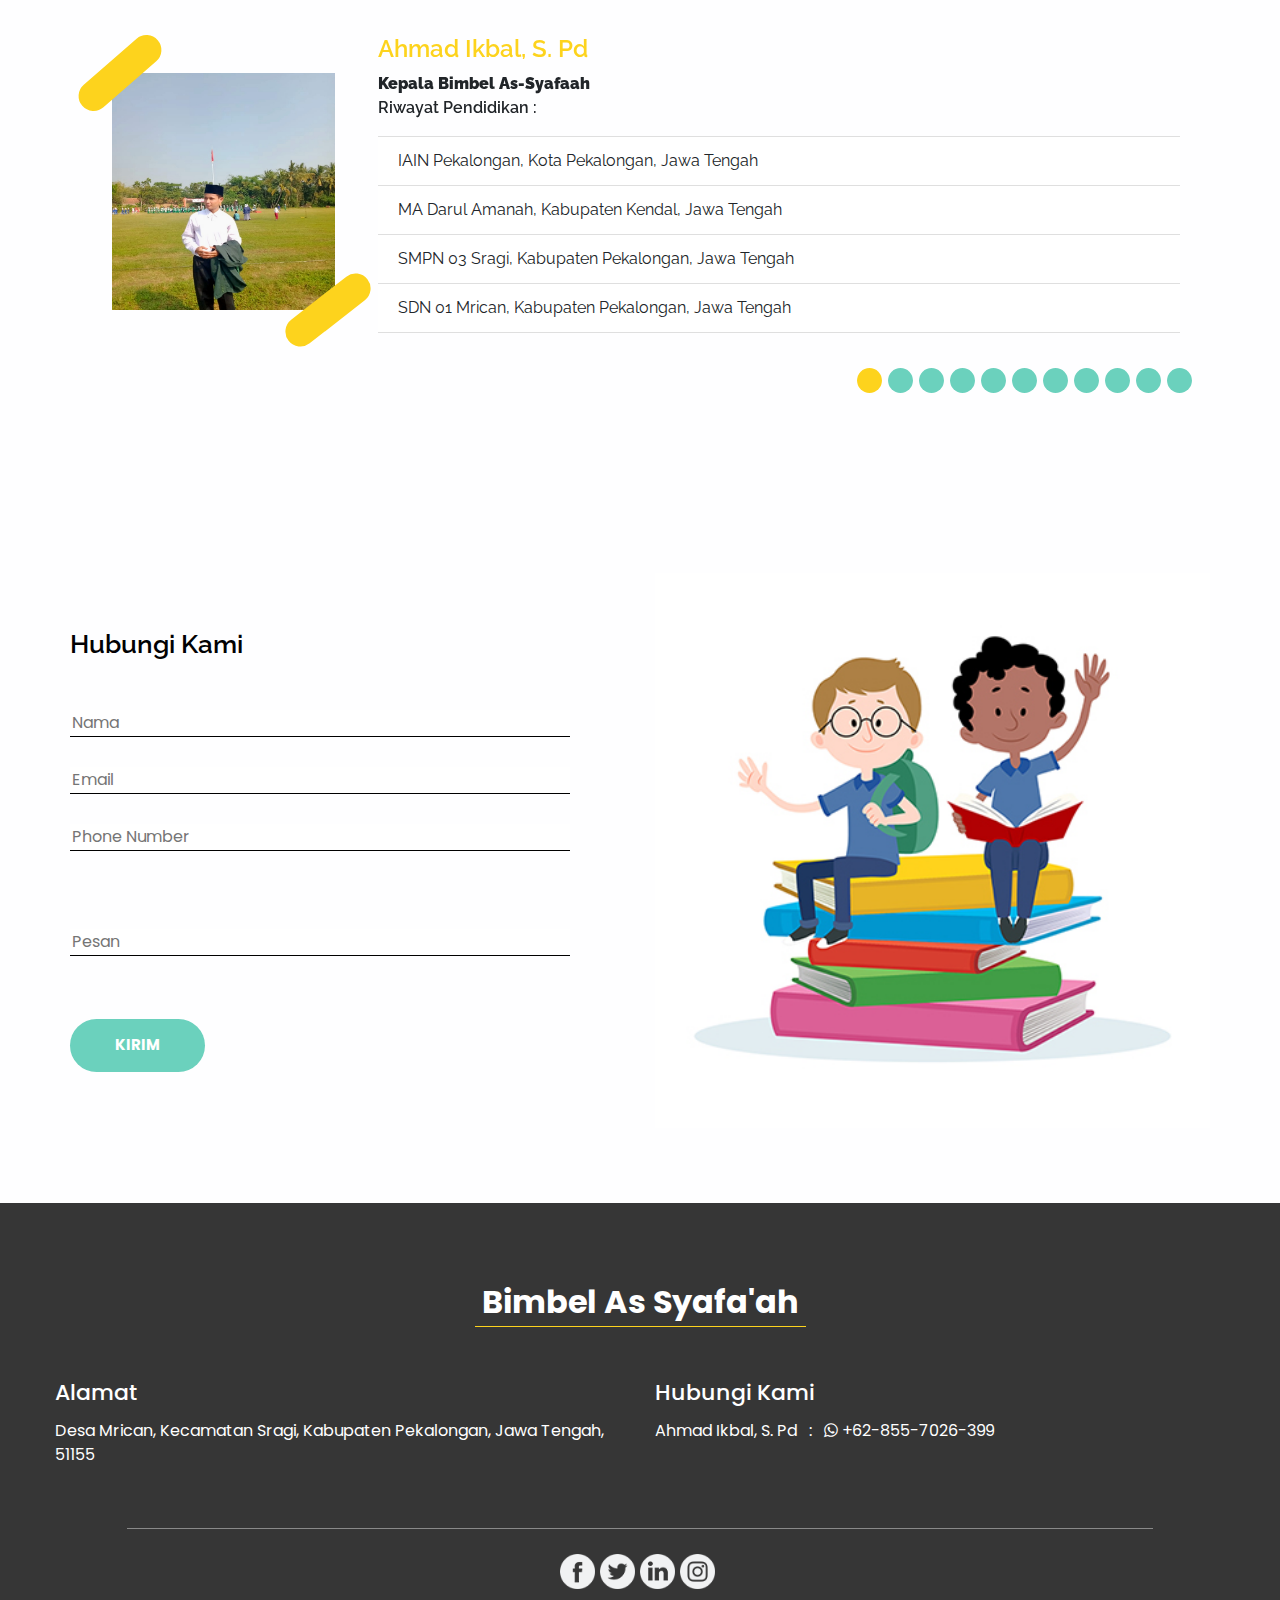
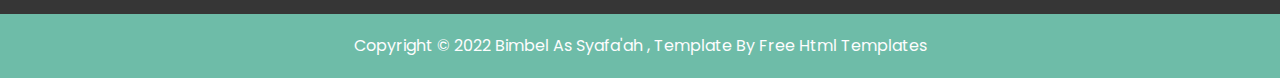
==== commit 09a4d05d: "Update index.html" ====
--- a/index.html
+++ b/index.html
@@ -269,14 +269,14 @@
           <li data-target="#carouselExampleIndicators" data-slide-to="0" class="active"></li>
           <li data-target="#carouselExampleIndicators" data-slide-to="1"></li>
           <li data-target="#carouselExampleIndicators" data-slide-to="2"></li>
-         <!--<li data-target="#carouselExampleIndicators" data-slide-to="3"></li>
+          <li data-target="#carouselExampleIndicators" data-slide-to="3"></li>
           <li data-target="#carouselExampleIndicators" data-slide-to="4"></li>
           <li data-target="#carouselExampleIndicators" data-slide-to="5"></li>
           <li data-target="#carouselExampleIndicators" data-slide-to="6"></li>
           <li data-target="#carouselExampleIndicators" data-slide-to="7"></li>
           <li data-target="#carouselExampleIndicators" data-slide-to="8"></li>
           <li data-target="#carouselExampleIndicators" data-slide-to="9"></li>
-          <li data-target="#carouselExampleIndicators" data-slide-to="10"></li>-->
+          <li data-target="#carouselExampleIndicators" data-slide-to="10"></li>
         </ol>
 
         <!-- carousel inner -->
@@ -355,7 +355,7 @@
                       <li class="list-group-item">Universitas Ahmad Dahlan, Kabupaten Pekalongan</li>
                       <li class="list-group-item">SMAN 01 Comal, Kabupaten Pemalang, Jawa Tengah</li>
                       <li class="list-group-item">SMPN 01 Comal, Kabupaten Pemalang, Jawa Tengah</li>
-                      <li class="list-group-item">SDN 02 Pecangakan, Kabupaten Pemalang, Jawa Tengah<i>
+                      <li class="list-group-item">SDN 02 Pecangakan, Kabupaten Pemalang, Jawa Tengah</li>
                       
                     </ul>
                   </p>
@@ -382,7 +382,7 @@
                     <ul class="list-group list-group-flush">
                       <li class="list-group-item">IAIN Pekalongan, Kota Pekalongan, Jawa Tengah</li>
                       <li class="list-group-item">MA Salafiyah Simbangkulon, Kabupaten Pekalongan, Jawa Tengah</li>
-                      <li class="list-group-item">MTs Asy-Syafi'iyyah, Kabupaten Pemalang, Jawa Tengah<i>
+                      <li class="list-group-item">MTs Asy-Syafi'iyyah, Kabupaten Pemalang, Jawa Tengah</li>
                       <li class="list-group-item">SDN 08 Purwoharjo, Kabupaten Pemalang, Jawa Tengah</li>
                     </ul>
                   </p>
@@ -409,7 +409,7 @@
                     <ul class="list-group list-group-flush">
                       <li class="list-group-item">IAIN Pekalongan, Kota Pekalongan, Jawa Tengah</li>
                       <li class="list-group-item">SMAN 01 Comal, Kabupaten Pemalang, Jawa Tengah</li>
-                      <li class="list-group-item">SMPN 01 Comal, Kabupaten Pemalang, Jawa Tengah<i>
+                      <li class="list-group-item">SMPN 01 Comal, Kabupaten Pemalang, Jawa Tengah</li>
                       <li class="list-group-item">SDN 01 Klegen, Kota Madiun, Jawa Timur</li>
                     </ul>
                   </p>
@@ -436,7 +436,7 @@
                     <ul class="list-group list-group-flush">
                       <!-- <li class="list-group-item">IAIN Pekalongan, Kota Pekalongan, Jawa Tengah</li> -->
                       <li class="list-group-item">SMKN 01 Sragi, Kabupaten Pekalongan, Jawa Tengah</li>
-                      <li class="list-group-item">SMPN 05 Sragi, Kabupaten Pekalongan, Jawa Tengah<i>
+                      <li class="list-group-item">SMPN 05 Sragi, Kabupaten Pekalongan, Jawa Tengah</li>
                       <li class="list-group-item">SDN 02 Krasak, Kabupaten Pekalongan, Jawa Tengah</li>
                     </ul>
                   </p>
@@ -464,7 +464,7 @@
                     <ul class="list-group list-group-flush">
                       <li class="list-group-item">IAIN Pekalongan, Kota Pekalongan, Jawa Tengah</li>
                       <li class="list-group-item">MAN 01 Pekalongan, Kota Pekalongan, Jawa Tengah</li>
-                      <li class="list-group-item">MTs Ma'arif NU, Kota Pekalongan, Jawa Tengah<i>
+                      <li class="list-group-item">MTs Ma'arif NU, Kota Pekalongan, Jawa Tengah</li>
                       <li class="list-group-item">SDN 02 Bulakpelem, Kabupaten Pekalongan, Jawa Timur</li>
                     </ul>
                   </p>
@@ -491,7 +491,7 @@
                     <ul class="list-group list-group-flush">
                       <li class="list-group-item">Universitas Pancasakti Tegal, Kota Tegal, Jawa Tengah</li>
                       <li class="list-group-item">SMAN 01 Sragi, Kabupaten Pekalongan, Jawa Tengah</li>
-                      <li class="list-group-item">SMPN 03 Sragi, Kabupaten Pekalongan, Jawa Tengah<i>
+                      <li class="list-group-item">SMPN 03 Sragi, Kabupaten Pekalongan, Jawa Tengah</li>
                       <li class="list-group-item">SDN Bulaksari, Kabupaten Pekalongan Jawa Tengah</li>
                     </ul>
                   </p>
@@ -518,7 +518,7 @@
                     <ul class="list-group list-group-flush">
                       <!-- <li class="list-group-item">IAIN Pekalongan, Kota Pekalongan, Jawa Tengah</li> -->
                       <li class="list-group-item">SMKN 01 Sragi, Kabupaten Pekalongan, Jawa Tengah</li>
-                      <li class="list-group-item">SMPN 03 Sragi, Kabupaten Pekalongan, Jawa Tengah<i>
+                      <li class="list-group-item">SMPN 03 Sragi, Kabupaten Pekalongan, Jawa Tengah</li>
                       <li class="list-group-item">SDN 01 Blaksari, Kabupaten Pekalongan, Jawa Tengah</li>
                     </ul>
                   </p>
@@ -545,7 +545,7 @@
                     <ul class="list-group list-group-flush">
                       <li class="list-group-item">IAIN Pekalongan, Kota Pekalongan, Jawa Tengah</li>
                       <li class="list-group-item">SMAN 01 Sragi, Kabupaten Pekalongan, Jawa Tengah</li>
-                      <li class="list-group-item">SMPN 01 Sragi, Kabupaten Pekalongan, Jawa Tengah<i>
+                      <li class="list-group-item">SMPN 01 Sragi, Kabupaten Pekalongan, Jawa Tengah</li>
                       <li class="list-group-item">SDN Purwodadi, Kabupaten Pekalongan, Jawa Tengah</li>
                     </ul>
                   </p>
@@ -572,7 +572,7 @@
                     <ul class="list-group list-group-flush">
                       <li class="list-group-item">IAIN Pekalongan, Kota Pekalongan, Jawa Tengah</li>
                       <li class="list-group-item">SMK Sayafi'i Akrom, Kota Pekalongan, Jawa Tengah</li>
-                      <li class="list-group-item">SMPN 01 Sragi, Kabupaten Pekalongan, Jawa Tengah<i>
+                      <li class="list-group-item">SMPN 01 Sragi, Kabupaten Pekalongan, Jawa Tengah</li>
                       <li class="list-group-item">SDN Purwodadi, Kabupaten Pekalongan, Jawa Tengah</li>
                     </ul>
                   </p>
